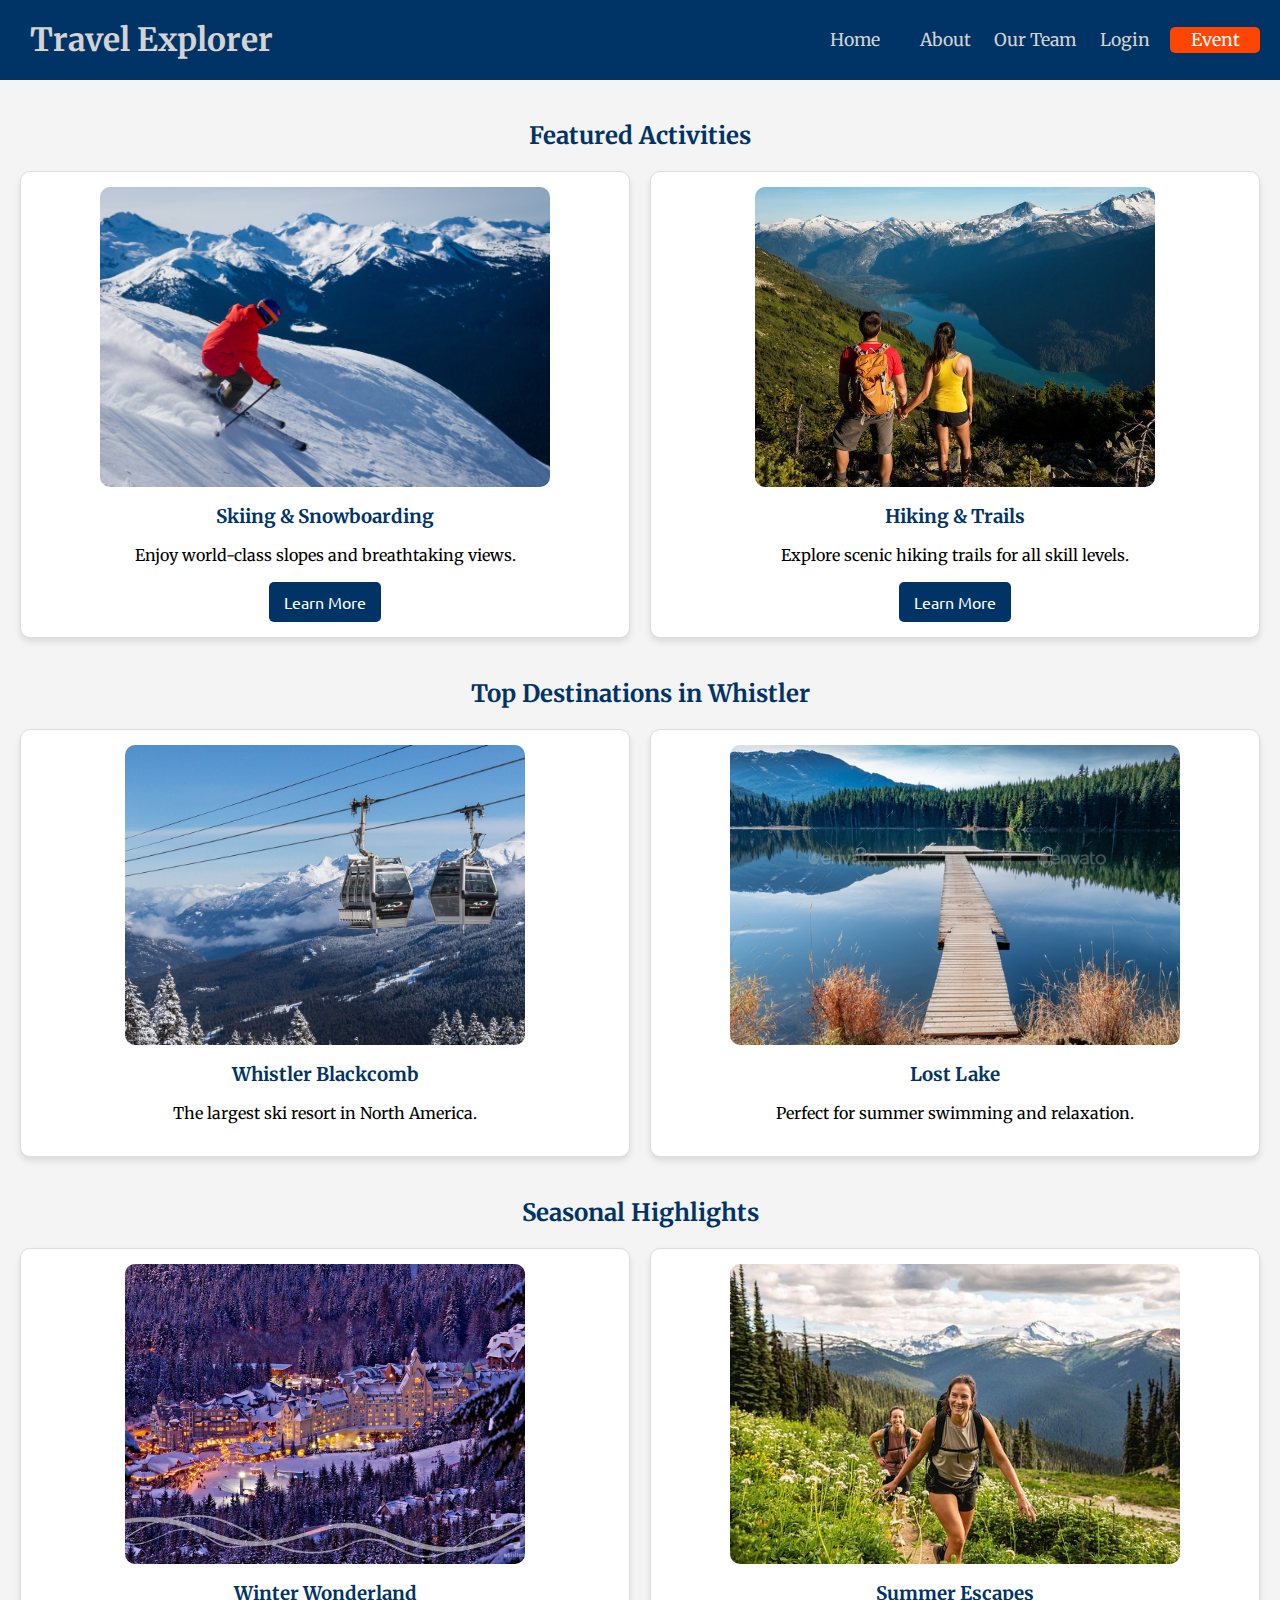
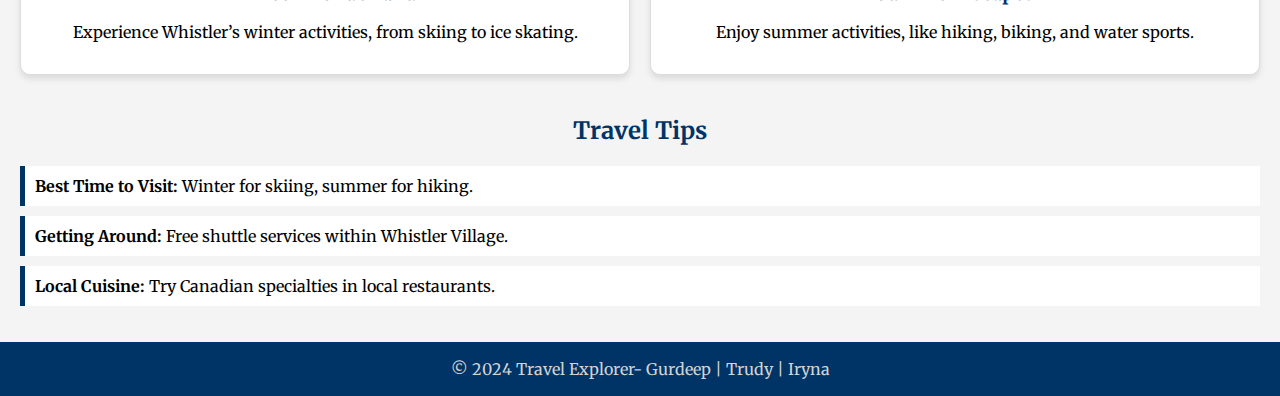
==== about.html @ d24222d2 "updated nav bar" ====
<!DOCTYPE html>
<html lang="en">
  <head>
    <meta charset="UTF-8" />
    <meta name="viewport" content="width=device-width, initial-scale=1.0" />
    <title>Travel Explorer - About</title>
    <link href="styles/styles.css" rel="stylesheet" />
    <script defer src="scripts/script.js"></script>
    <!-- Link to the Google Fonts -->
    <link rel="preconnect" href="https://fonts.googleapis.com" />
    <link rel="preconnect" href="https://fonts.gstatic.com" crossorigin />
    <link
      href="https://fonts.googleapis.com/css2?family=Merriweather:ital,wght@0,300;0,400;0,700;0,900;1,300;1,400;1,700;1,900&family=Ubuntu:ital,wght@0,300;0,400;0,500;0,700;1,300;1,400;1,500;1,700&display=swap"
      rel="stylesheet"
    />
  </head>

  <body>
    <div class="wrapper">
      <header>
        <div class="nav-bar">
          <h1><a href="#">Travel Explorer</a></h1>
          <a href="#menu" class="menu-btn" id="menu-btn">&#9776;</a>
          <!-- <nav id = "menu"> -->
          <nav>
            <ul>
              <li><a href="index.html">Home</a></li>
              <li><a href="about.html">About</a></li>
              <li><a href="our-team.html">Our Team</a></li>
              <li><a href="login.html">Login</a></li>
              <li><a href="event.html" class="eventLink">Event</a></li>
            </ul>
          </nav>
        </div>
        <!--End nav bar-->
      </header>

      <main>
        <!-- Featured Activities Section -->
        <section class="featured-activities">
          <h2>Featured Activities</h2>
          <div class="activity-grid">
            <div class="activity">
              <img src="images/skiing.jpg" alt="Skiing in Whistler" />
              <h3>Skiing & Snowboarding</h3>
              <p>Enjoy world-class slopes and breathtaking views.</p>
              <a href="#" class="btn">Learn More</a>
            </div>
            <div class="activity">
              <img src="images/hiking.jpg" alt="Hiking in Whistler" />
              <h3>Hiking & Trails</h3>
              <p>Explore scenic hiking trails for all skill levels.</p>
              <a href="#" class="btn">Learn More</a>
            </div>
            <!-- Add more activities here -->
          </div>
        </section>

        <!-- Top Destinations Section -->
        <section class="top-destinations">
          <h2>Top Destinations in Whistler</h2>
          <div class="destination-grid">
            <div class="destination">
              <img src="images/blackcomb.jpg" alt="Whistler Blackcomb" />
              <h3>Whistler Blackcomb</h3>
              <p>The largest ski resort in North America.</p>
            </div>
            <div class="destination">
              <img src="images/lost-lake.jpeg" alt="Whistler Lost Lake" />
              <h3>Lost Lake</h3>
              <p>Perfect for summer swimming and relaxation.</p>
            </div>
            <!-- Add more destinations here -->
          </div>
        </section>

        <!-- Seasonal Highlights Section -->
        <section class="seasonal-highlights">
          <h2>Seasonal Highlights</h2>
          <div class="seasonal-grid">
            <div class="season">
              <img src="images/winter.jpg" alt="Winter in Whistler" />
              <h3>Winter Wonderland</h3>
              <p>
                Experience Whistler’s winter activities, from skiing to ice
                skating.
              </p>
            </div>
            <div class="season">
              <img src="images/summer.jpg" alt="Summer in Whistler" />
              <h3>Summer Escapes</h3>
              <p>
                Enjoy summer activities, like hiking, biking, and water sports.
              </p>
            </div>
          </div>
        </section>

        <!-- Travel Tips Section -->
        <section class="travel-tips">
          <h2>Travel Tips</h2>
          <ul>
            <li>
              <strong>Best Time to Visit:</strong> Winter for skiing, summer for
              hiking.
            </li>
            <li>
              <strong>Getting Around:</strong> Free shuttle services within
              Whistler Village.
            </li>
            <li>
              <strong>Local Cuisine:</strong> Try Canadian specialties in local
              restaurants.
            </li>
            <!-- Add more tips -->
          </ul>
        </section>
      </main>

      <footer>
        <p>&copy; 2024 Travel Explorer- Gurdeep | Trudy | Iryna</p>
      </footer>
    </div>
    <!--End of wrapper-->
  </body>
</html>
---- styles/styles.css ----
@charset "utf-8";

/* Box Sizing Reset */
*,
*:before,
*:after {
  box-sizing: border-box;
}

/* heading font */
h1,
h2,
h3 {
  font-family: 'Merriweather', serif;
}

h1 {
  font-weight: 700;
}

p {
  font-family: 'Merriweather', serif;
  font-weight: 400;
  line-height: 1.4;
  font-size: 1em;
}
ul li {
  font-family: 'Merriweather', serif;
}

body {
  font-family: 'Ubuntu', sans-serif;
  font-size: 16px;
  margin: 0;
  background-color: #e8f1f5;
}

.wrapper {
  display: grid;
  grid-template-rows: auto 1fr auto;
  height: 100vh;
}

.nav-bar {
  display: grid;
  grid-template-columns: 3fr 1fr;
  grid-template-rows: auto auto;
  grid-template-areas:
    'logo button'
    'nav  nav';
  align-items: center;
  background-color: #003366;
  padding: 1.25rem;
}

header a {
  text-decoration: none;
  color: #d3d3d3;
}

header h1 {
  grid-area: logo;
  margin: 0;
  margin-left: 10px;
}

.nav-bar nav {
  grid-area: nav;
  text-align: right;
  display: none;
}

.show .nav-bar nav {
  display: block;
}

.nav-bar ul {
  list-style: none;
  margin: 0;
  padding: 0;
}

.nav-bar ul li {
  margin-top: 20px;
}

.nav-bar ul li:last-child {
  margin-bottom: 20px;
  text-align: center;
  width: 70px;
  justify-self: center;
}

.nav-bar nav a {
  padding-left: 10px;
  line-height: 1.5;
  font-size: 1.1rem;
  display: block;
  text-align: center;
  transition: background-color 0.5s ease;
}
.menu-btn {
  grid-area: button;
  justify-self: end;
  margin-right: 20px;
  font-weight: bold;
}

main.index-container {
  display: flex;
  justify-content: center;
  align-items: center;
  background-image: linear-gradient(
      to bottom,
      rgba(0, 0, 0, 0.3),
      rgba(0, 0, 0, 0.7)
    ),
    url('../images/banner.jpg');
  background-size: cover;
  background-position: center;
  color: #fff;
  padding: 3rem;
  text-align: center;
  flex-grow: 1;
}
.index-container article {
  max-width: 800px;
}
.index-container h1 {
  font-family: 'Merriweather', serif;
  font-size: 2.5rem;
  margin-bottom: 1rem;
}
.index-container p {
  font-size: 1.2rem;
  line-height: 1.6;
  margin-bottom: 2rem;
}
.index-container button {
  padding: 1rem 2.5rem;
  font-size: 1.1rem;
  color: #333;
  background-color: #ffffff;
  border: none;
  border-radius: 30px;
  cursor: pointer;
  box-shadow: 0px 4px 10px rgba(0, 0, 0, 0.2);
  transition: transform 0.2s ease, box-shadow 0.2s ease;
}
.index-container button a {
  text-decoration: none;
  color: orangered;
}
.index-container button:hover {
  transform: scale(1.05);
  box-shadow: 0px 6px 15px rgba(0, 0, 0, 0.3);
}
.nav-bar nav a:hover,
.nav-bar nav a:active,
.nav-bar nav a:focus {
  background-color: rgb(136, 136, 136);
}
.eventLink {
  background-color: orangered;
  color: white;
  padding: 10px 15px;
  border-radius: 5px;
  transition: background-color 0.3s ease;
}

.eventLink:hover {
  background-color: #ff4500;
}

footer {
  background-color: #003366;
  color: #d3d3d3;
  text-align: center;
}

/******************LOGIN PAGE STYLES******************/
.login-container {
  display: flex;
  flex-direction: column;
  justify-content: center;
  align-items: center;
  width: 100%;
  background-color: #e8f1f5;
}
.login-box {
  background-color: rgba(255, 255, 255, 0.9);
  padding: 1.25rem;
  border-radius: 10px;
  width: 280px;
  box-shadow: 0 4px 10px rgba(0, 0, 0, 0.3);
  text-align: center;
}

.login-box h1 {
  color: #333;
}
.input-box {
  padding: 10px;
  text-align: left;
}
.input-box label {
  font-size: 14px;
  color: #333;
}
.input-box input {
  width: 100%;
  padding: 15px;
  margin-top: 5px;
  border: 1px solid #ccc;
  border-radius: 5px;
}

.login-btn {
  width: 100%;
  padding: 10px;
  background-color: #003366;
  color: white;
  font-size: 1rem;
  /* font-size: 16px; */
  border-radius: 5px;
  cursor: pointer;
}
.login-btn:hover {
  background-color: #015fbd;
}
.signup a {
  text-decoration: none;
  color: #007bff;
}
.signup a:hover {
  text-decoration: underline;
}

/******************OUR TEAM PAGE STYLES******************/

.team img {
  border-radius: 5%;
  height: 250px;
  width: 200px;
  object-fit: cover;
  cursor: pointer;
  transition: transform 0.3s; /* Add a hover effect */
}

.team img:hover {
  transform: scale(1.05); /* Scale up on hover */
}

.team {
  display: flex;
  flex-wrap: wrap;
  justify-content: center;
  background: linear-gradient(to bottom right, #4a6d99, transparent);
  box-shadow: 0 4px 12px rgba(0, 0, 0, 0.3);
  padding: 20px;
}

.tmembers {
  text-align: center;
  background: linear-gradient(
    167deg,
    #4a6d99,
    transparent
  ); /* Softer gradient */
  padding: 3%;
  border-radius: 10px;
}

.tmembers h2,
.tmembers p {
  color: #000000;
  margin: 10px 0;
}

.team h3 {
  text-align: center;
  color: #000000;
}

.member-info {
  display: none;
  color: #555;
}

.member-info.active {
  display: block;
}

.team-info {
  display: flex;
  flex-direction: column; /* Change to column for small screens */
  align-items: center;
  background-color: #f8f9fa;
  box-shadow: 0 2px 8px rgba(0, 0, 0, 0.2);
  border-radius: 8px;
  height: auto; /* Change to auto to accommodate content */
  margin: 20px;
  padding: 2%;
}

.team-info h3 {
  text-align: center;
  margin-bottom: 10px; /* Add spacing below the heading */
  color: #1c1c1c;
}

.team-info #image-container {
  width: 250px;
  height: 250px;
  overflow: hidden; /* Hide overflow if image is larger */
  border-radius: 20px;
  margin: 10px auto; /* Center container */
  border: 2px solid #4a6d99; /* Border for the image container */
}

.team-info img {
  width: 100%; /* Adjust width as needed */
  height: 100%; /* Maintain aspect ratio */
  border-radius: 20px;
  object-fit: cover;
}

.team-info p {
  color: #555;
  display: block; /* Ensure paragraph is displayed */
  text-align: justify;
}

.tmember1,
.tmember2,
.tmember3 {
  padding: 2%;
}

/****************** ABOUT PAGE STYLING ******************/
main {
  padding: 20px;
  background-color: #f4f4f4;
}

main h2 {
  text-align: center;
  color: #003366;
  margin-bottom: 20px;
}

.activity-grid,
.destination-grid,
.seasonal-grid {
  display: grid;
  grid-template-columns: repeat(auto-fit, minmax(250px, 1fr));
  gap: 20px;
  margin-bottom: 40px;
}

.activity,
.destination,
.season {
  background-color: #fff;
  border: 1px solid #ddd;
  border-radius: 10px;
  padding: 15px;
  text-align: center;
  box-shadow: 0 4px 6px rgba(0, 0, 0, 0.1);
}

.activity img,
.destination img,
.season img {
  max-width: 100%;
  height: 300px;
  border-radius: 10px;
}

.activity h3,
.destination h3,
.season h3 {
  margin: 15px 0 10px;
  color: #003366;
}

/* Button for Learn More Links */
.btn {
  display: inline-block;
  padding: 10px 15px;
  background-color: #003366;
  color: #fff;
  border-radius: 5px;
  text-decoration: none;
  transition: background-color 0.3s ease;
}

.btn:hover {
  background-color: #00509e;
}

/* Travel Tips Section */
.travel-tips ul {
  list-style: none;
  padding: 0;
}

.travel-tips li {
  background-color: #fff;
  margin-bottom: 10px;
  padding: 10px;
  border-left: 5px solid #003366;
}

@media (min-width: 37.5em) /*600px / 16px = 37.5em*/ /* @media (max-width: 1920px) and (min-width: 320px) */ {
  .nav-bar {
    grid-template-columns: 1fr 450px;
    grid-template-areas: 'logo nav';
  }

  .nav-bar .menu-btn {
    display: none;
  }
  .nav-bar nav {
    display: block;
  }
  .nav-bar ul {
    display: flex;
    align-items: center;
  }

  .nav-bar ul li {
    flex: 1;
    margin-top: 0px;
  }

  .nav-bar ul li:last-child {
    margin-bottom: 0px;
  }

  .nav-bar nav a {
    padding: 0;
    text-align: center;
  }

  /****************** OUR-TEAM PAGE ******************/
  .team-info {
    display: flex;
    flex-direction: row;
  }
  .team-info p {
    margin: 0 20px;
    display: block;
    text-align: justify;
    flex: 6;
  }
  .team-info h3 {
    text-align: center;
    flex: 1;
    margin: 0 10px;
  }
  .team-info img {
    flex: 1;
    width: 250px;
    aspect-ratio: 3/2;
    object-fit: cover;
    border-radius: 20px;
    height: 100%;
  }
  .team img {
    width: 400px;
  }

  /****************** LOGIN PAGE ******************/
  .login-box {
    width: 500px;
  }
}

/*
  ========================================================================================
  HOMEPAGE styles start
  ========================================================================================
*/

:root {
  --all-black: #000000;
  --primary-black: #222222;
  --primary-neon-green: #c7fe46;
  --primary-neon-blue: #3edfd4;
  --primary-medium-blue: #2723ff;
  --primary-white: #ffffff;
  --title-stroke-width: 0.2rem;
  --title-stroke-width-neg: -0.2rem;
  --banner-desktop-height: 600px;
  --nav-desktop-height: 60px;
}

.home-container h1 span {
  font-family: 'Barlow Condensed', sans-serif;
  font-weight: 700;
  font-style: italic;
  text-transform: uppercase;
  font-size: calc(3rem + 5vw);
  line-height: calc(3rem + 3vw);
  color: var(--primary-neon-green);
  padding-left: 0.8rem;
}

.title-black-box {
  padding-top: 2vw;
  background-color: var(--primary-black);
}

.home-container h1 .title-whistler {
  padding-left: 1.4rem;
  font-family: 'Climate Crisis', serif;
  font-optical-sizing: auto;
  font-weight: 400;
  font-style: normal;
  font-variation-settings: 'YEAR' 2000;
  text-transform: uppercase;
  letter-spacing: 1px;
  color: var(--primary-black);
  font-size: calc(2rem + 5vw);
  line-height: calc(1rem + 3vw);
}

.home-container .title-festival {
  padding-left: 1.2rem;
  font-family: 'Climate Crisis', serif;
  font-optical-sizing: auto;
  font-weight: 400;
  font-style: normal;
  font-variation-settings: 'YEAR' 2000;
  text-transform: uppercase;
  color: var(--primary-black);
  text-shadow: var(--title-stroke-width-neg) var(--title-stroke-width-neg) 0
      var(--primary-neon-green),
    var(--title-stroke-width) var(--title-stroke-width-neg) 0
      var(--primary-neon-green),
    var(--title-stroke-width-neg) var(--title-stroke-width) 0
      var(--primary-neon-green),
    var(--title-stroke-width) var(--title-stroke-width) 0
      var(--primary-neon-green);
  font-size: calc(1rem + 1vw);
  line-height: calc(3rem + 2vw);
  letter-spacing: 0.3rem;
}

.home-container h1 span {
  display: block;
}

.highlight-outline {
  font-family: 'Climate Crisis', serif;
  font-optical-sizing: auto;
  font-weight: 400;
  font-style: normal;
  font-variation-settings: 'YEAR' 2000;
  text-transform: uppercase;
  text-shadow: var(--title-stroke-width-neg) var(--title-stroke-width-neg) 0
      var(--primary-black),
    var(--title-stroke-width) var(--title-stroke-width-neg) 0
      var(--primary-black),
    var(--title-stroke-width-neg) var(--title-stroke-width) 0
      var(--primary-black),
    var(--title-stroke-width) var(--title-stroke-width) 0 var(--primary-black);
  font-size: 2rem;
  letter-spacing: 0.3rem;
}

.home-container button a {
  text-decoration: none;
  color: var(--primary-white);
}

/****************** HOMEPAGE nav ******************/

.home-header {
  z-index: 10;
  position: absolute;
  width: 100%;
  top: 0;
}

.home-header .nav-bar {
  background-color: var(--primary-black);
  position: fixed;
  width: 100vw;
}

.home-header h1 {
  grid-area: logo;
  padding-left: 0px;
  margin-left: 0px;
}

.home-header p,
.home-header a {
  font-family: 'Barlow', sans-serif;
  font-weight: 700;
  font-style: bold;
  text-transform: uppercase;
}

.home-container h1,
.home-container h2,
.home-container h3,
.home-container h4,
.home-container h5,
.home-container p {
  margin: 0;
  padding: 0;
}

/****************** HOMEPAGE header ******************/

.home-header {
  padding: 0;
}

.home-header .nav-bar {
  padding: 0rem 1.25rem;
}

.home-header .logo {
  height: 60px;
  width: 60px;
  margin: 0.8rem 0;
}

.home-header header p {
  grid-area: logo;
  padding-left: 0px;
  margin-left: 0px;
}

.unselectable {
  -webkit-touch-callout: none;
  -webkit-user-select: none;
  -khtml-user-select: none;
  -moz-user-select: none;
  -ms-user-select: none;
  user-select: none;
}

/****************** HOMEPAGE sections ******************/

.index-section-info {
  background-color: var(--primary-neon-blue);
  border-bottom: 15px solid var(--all-black);
  /* grid-template-rows: auto; */
}

.index-section-about {
  background-color: var(--primary-neon-green);
  display: grid;
  grid-template-columns: 1fr;
  grid-column: span 3;
  justify-self: stretch;
}

.index-section-activities {
  background-color: var(--primary-black);
  display: grid;
  grid-template-columns: 1fr;
}

.index-section-team {
  background-color: var(--primary-medium-blue);
  color: var(--primary-white);

  display: grid;
  grid-template-columns: repeat(3, 1fr);
  grid-template-rows: auto;
  column-gap: 1rem;
}

.home-container .index-section-about h2 {
  width: 100%;
  text-align: center;
}

.home-container .index-section-activities h2 {
  text-align: center;
  text-transform: uppercase;
  color: var(--primary-neon-green);
}

.index-section-activities article img {
  width: 100%;
}

.home-container .index-section-team h2 {
  width: 100%;
  text-align: center;
  text-transform: uppercase;
  color: white;
}

.index-section-info,
.index-section-about,
.index-section-activities,
.index-section-team {
  padding: 2rem 2rem;
}

.index-section-info span,
.index-section-about span {
  display: block;
  padding-bottom: 1rem;
}

.index-section-info h2,
.index-section-about h2,
.index-section-activities h2,
.index-section-team h2 {
  font-family: 'Barlow Condensed', sans-serif;
  font-weight: 700;
  font-size: 3rem;
  line-height: 3rem;
  color: var(--primary-black);
  grid-row: 1;
}

.index-section-info h2,
.index-section-info p {
  grid-column: span 3;
}

.index-section-activities h3 {
  font-family: 'Barlow Condensed', sans-serif;
  font-weight: 500;
  font-size: 2rem;
  line-height: 2rem;
  color: var(--primary-white);
  margin: 0.5rem 0;
}

.about-anchor {
  display: block;
  width: 50px;
  height: 50px;
  margin: -8rem;
}

.index-section-info > * {
  display: block;
}

.tag {
  font-family: 'Barlow', sans-serif;
  font-weight: 500;
  font-size: 0.8rem;
  line-height: 0.8rem;
  text-transform: uppercase;
  letter-spacing: 0.1rem;
  color: var(--primary-neon-green);
  border: 1px solid var(--primary-neon-green);
  padding: 0.2rem 0.5rem;
  display: inline-block;
}

.index-section-info .highlight-outline {
  color: var(--primary-neon-blue);
}

.index-section-about .highlight-outline {
  color: var(--primary-neon-green);
}

.index-section-info p {
  font-family: 'Barlow', sans-serif;
  font-weight: 400;
  font-style: normal;
  font-size: 1rem;
  line-height: 1.4rem;
}

.index-section-team p {
  font-family: 'Barlow Condensed', sans-serif;
  font-weight: 400;
  font-style: normal;
  font-size: 1.5rem;
  line-height: 1.4rem;
  margin: 0.5rem 0;
}

.index-section-team img {
  width: 100%;
  height: 200px;
  object-fit: cover;
}

.team-container {
  display: grid;
  grid-template-columns: repeat(3, 1fr);
  grid-template-rows: auto;
  gap: 1rem;
}

img,
section {
  margin: 0;
  border: none;
}

button {
  padding: 0.5rem 2rem;
  font-weight: 700;
  font-size: 1.5rem;
  text-transform: uppercase;
  border: none;
  margin-bottom: 2rem;
}

.home-container button {
  font-family: 'Barlow Condensed', sans-serif;
}
.index-section-about button {
  background-color: var(--primary-black);
  color: var(--primary-white);
  justify-self: center;
}

.index-section-activities button {
  background-color: var(--primary-neon-green);
  a {
    color: var(--primary-black);
  }
}

.index-section-team button {
  background-color: var(--primary-neon-blue);
  justify-self: center;
  a {
    color: var(--primary-black);
  }
}

.index-section-activities > div:first-of-type {
  grid-column: span 1;
  justify-items: center;
  align-content: center;
}

.index-section-team > div:first-of-type {
  display: grid;
  grid-column: 1/4;
  grid-template-columns: 1fr;
}

.index-section-activities > div:nth-of-type(2) {
  display: grid;
  grid-column: 1;
  grid-template-columns: subgrid;
  flex-direction: column;
  justify-self: center;
  align-items: center;
  gap: 2rem;
}

.index-section-activities article > div {
  padding-bottom: 1rem;
  border-bottom: 3px solid var(--primary-white);
}

.index-section-team div:nth-of-type(2) {
  display: grid;

  grid-column: 1/4;
  grid-template-columns: subgrid;
}

.index-section-team div:first-of-type h2 {
  grid-column: span 3;
}

.index-section-team div:nth-of-type(2) article {
  grid-column: span 1;
}

/****************** HOMEPAGE ******************/

.home-container .banner {
  position: absolute;
  height: var(--banner-desktop-height);
  width: 100%;
  z-index: 1;
  top: 0;
  overflow: hidden;
}

.home-container .banner h1 {
  position: absolute;
  width: 100vw;
  bottom: 0;
  z-index: 2;
  margin: 0;
}

.home-container .banner-img {
  position: absolute;
  height: 100%;
  width: 100vw;
  background-position: center;
  background-image: url('../images/index/skiiers1.jpg');
  background-size: cover;
  z-index: 1;
}

.index-content {
  z-index: 0;
  margin-top: var(--banner-desktop-height);
  background-color: var(--primary-black);
}

.home-container {
  text-align: left;
  padding: 0px;
  z-index: 5;
  h1,
  h2,
  h3,
  h4,
  h5,
  p {
    text-align: left;
  }
}

.index-content > img:nth-of-type(2) {
  display: none;
}

/****************** HOMEPAGE footer ******************/

.home-footer {
  padding: 0rem 2rem 2rem 2rem;
  background-color: var(--primary-black);
  display: grid;
  grid-template-columns: repeat(2, 1fr);
  column-gap: 2rem;
}

.home-footer p {
  grid-column: span 2;
  width: 100vw;
  text-align: left;
  margin: 0.7rem 0rem;
}

.home-footer .logo {
  width: 54px;
  height: 54px;
}

.home-footer div {
  justify-items: start;
}

.home-footer div > div {
  display: flex;
  gap: 0.8rem;
  margin-bottom: 1rem;
}

.home-footer > div:nth-of-type(3),
.home-footer > p {
  opacity: 0.5;
}

.home-footer h5 {
  display: inline;
  font-family: 'Barlow Condensed', sans-serif;
  font-weight: 700;
  font-style: italic;
  text-transform: uppercase;
  font-size: 1rem;
  line-height: 1rem;
  color: var(--primary-neon-green);
  margin: 0;
  align-self: center;
}

.home-footer h5 span {
  display: block;
  text-align: left;
}

.home-footer button {
  background-color: var(--primary-neon-blue);
  display: block;
  width: 100%;
  font-size: 1rem;
  padding: 0.35rem 0.5rem;
  border-radius: 0.15rem;
}

.home-footer div:nth-of-type(3) a,
.home-footer p {
  text-decoration: none;
  font-family: 'Barlow', sans-serif;
  font-weight: 400;
  font-style: normal;
  color: var(--primary-white);
  align-self: end;
}

.home-footer div:nth-of-type(2) ul {
  margin: 0;
}

.home-footer div:nth-of-type(2) a {
  text-decoration: none;
  font-family: 'Barlow Condensed', sans-serif;
  text-transform: uppercase;
  text-align: left;
  font-weight: 500;
  font-style: normal;
  color: var(--primary-white);
}

.home-footer ul {
  padding-left: 0;
}

.home-footer ul li {
  list-style-type: none;
  text-align: left;
  padding-bottom: 0.5rem;
}

.home-footer div:nth-of-type(3) {
  text-align: left;
  grid-column: span 2;
  gap: 1.5rem;
  padding: 0.8rem 0rem;
  border-bottom: 1px solid grey;
}
.home-footer div:nth-of-type(3) a {
  margin-right: 2rem;
}

.socials {
  grid-column: 1;
  display: flex;
  justify-self: start;
  gap: 0.5rem;
  margin: 0.5rem 0;
}

.socials img {
  width: 24px;
  align-items: end;
  align-content: end;
  align-self: flex-end;
}

.home-footer ul {
  margin: 0;
}

.home-footer button a {
  color: var(--primary-black) !important;
}

/****************** HOMEPAGE Decorative ******************/

.decorative-S-line {
  display: grid;
  margin-top: -16vw;
  grid-column: span 7;
  overflow: hidden;
  place-items: center;
}

.decorative-S-line > img {
  width: 200%;
}

img.decorative-S-green,
img.decorative-S-blue {
  all: unset;
  position: absolute;
  z-index: 5;
}
img.decorative-S-green {
  width: 70vw;
  left: 0;
  margin-top: -4vh;
  margin-left: -20vw;
}
img.decorative-S-blue {
  width: 30vw;
  margin-right: calc(-30vw / 1.5);
  right: 0;
}

/* No need to show extra decoration elements on mobile */
.info-bg-text {
  display: none;
}

/* 
  ========================================================================================
  Desktop styles
  ========================================================================================
*/

/* using the same breakpoint as above */
@media (min-width: 37.5em) {
  .index-content {
    display: grid;
    grid-template-columns: repeat(7, 1fr);
  }
  .index-section-info {
    display: grid;
    grid-column: 4/8;
    grid-row: 1/3;
    width: 100%;
    border-left: 15px solid var(--all-black);
    border-bottom: 0;
    z-index: 1;
  }

  .info-bg-text {
    display: block;
    grid-column: span 7;
    overflow: hidden;
    justify-self: center;

    /* one line */
    text-overflow: clip;
    overflow: hidden;
    white-space: nowrap;

    /* style */
    color: var(--primary-black);
    font-family: 'Climate Crisis', serif;
    font-optical-sizing: auto;
    font-weight: 400;
    font-style: normal;
    font-variation-settings: 'YEAR' 2000;
    font-size: 8rem;
    text-transform: uppercase;
    text-shadow: var(--title-stroke-width-neg) var(--title-stroke-width-neg) 0
        var(--primary-medium-blue),
      var(--title-stroke-width) var(--title-stroke-width-neg) 0
        var(--primary-medium-blue),
      var(--title-stroke-width-neg) var(--title-stroke-width) 0
        var(--primary-medium-blue),
      var(--title-stroke-width) var(--title-stroke-width) 0
        var(--primary-medium-blue);
  }

  .index-content > p:nth-of-type(1) {
    grid-column: span 7;
    grid-row: 3;
    margin-top: -7rem;
  }

  .index-content > p:nth-of-type(2) {
    grid-column: span 7;
    margin-top: -5rem;
  }

  .index-content > p:nth-of-type(3) {
    grid-column: span 7;
  }

  .index-content > img:first-of-type {
    display: grid;
    grid-template-columns: subgrid;
    grid-row: 1/2;
    grid-column: 1/5;
    z-index: 0;
    padding-left: 2rem;
    border-right: 15px solid var(--all-black);
    border-bottom: 0;
  }

  .index-section-about {
    margin-top: 2rem;
    grid-column: 1/5;
    grid-row: 4/5;
    border-right: 15px solid var(--all-black);
    border-bottom: 0;
    z-index: 1;
    align-self: start;
  }
  .home-container .index-section-about h2 {
    text-align: left;
  }

  .home-container .index-section-about button {
    align-self: start;
    justify-self: start;
  }

  .index-content > img:nth-of-type(2) {
    margin-top: 2rem;
    display: grid;
    grid-template-columns: subgrid;
    grid-column: 4/8;
    grid-row: 4/5;
    z-index: 0;
    border-left: 15px solid var(--all-black);
    border-bottom: 0;
    padding-right: 2rem;
    width: 100%;
  }

  .index-section-activities {
    display: grid;
    grid-column: span 7;
    align-self: center;
  }

  .index-section-activities > div:nth-of-type(1) {
    grid-column: span 7;
  }

  .index-section-activities > div:nth-of-type(2) {
    display: grid;
    grid-column: span 7;
    grid-template-columns: 1fr 1fr;
    margin: auto;
  }

  .index-section-activities article {
    display: grid;
    grid-column: span 2;
    grid-template-columns: subgrid;
  }

  .index-section-activities article > div {
    grid-column: 1/3;
    grid-row: 1/2;
    z-index: 0;
  }

  .index-section-activities article > img {
    grid-column: 2;
    grid-row: 1/4;
    z-index: 1;
  }

  .index-section-activities article .tag {
    grid-column: 1/2;
    grid-row: 2/3;
    justify-self: start;
  }

  .index-section-team {
    grid-column: span 7;
    grid-template-columns: subgrid;
  }

  .index-section-team > div:first-of-type {
    grid-column: span 7;
  }

  .index-section-team > div:nth-of-type(2) {
    grid-column: span 7;
    grid-template-columns: 1fr 1fr 1fr;
    column-gap: 1rem;
  }
  .index-section-team > div:first-child > h2 {
    grid-column: 1/2;
    justify-self: start;
    text-align: left;
  }

  .index-section-team > div:first-child > button {
    grid-column: 2/3;
    justify-self: center;
    align-self: center;
  }

  .index-content img:nth-of-type(3) {
    grid-column: span 7;
  }

  img.decorative-S-green,
  img.decorative-S-blue {
    all: unset;
    position: absolute;
    z-index: 5;
  }
  img.decorative-S-green {
    width: 50vw;
    left: 0;
    margin-top: -10vw;
    margin-left: -10vw;
  }
  img.decorative-S-blue {
    width: 30vw;
    max-width: 400px;
    margin-right: calc(-30vw / 1.5);
    right: 0;
  }
}
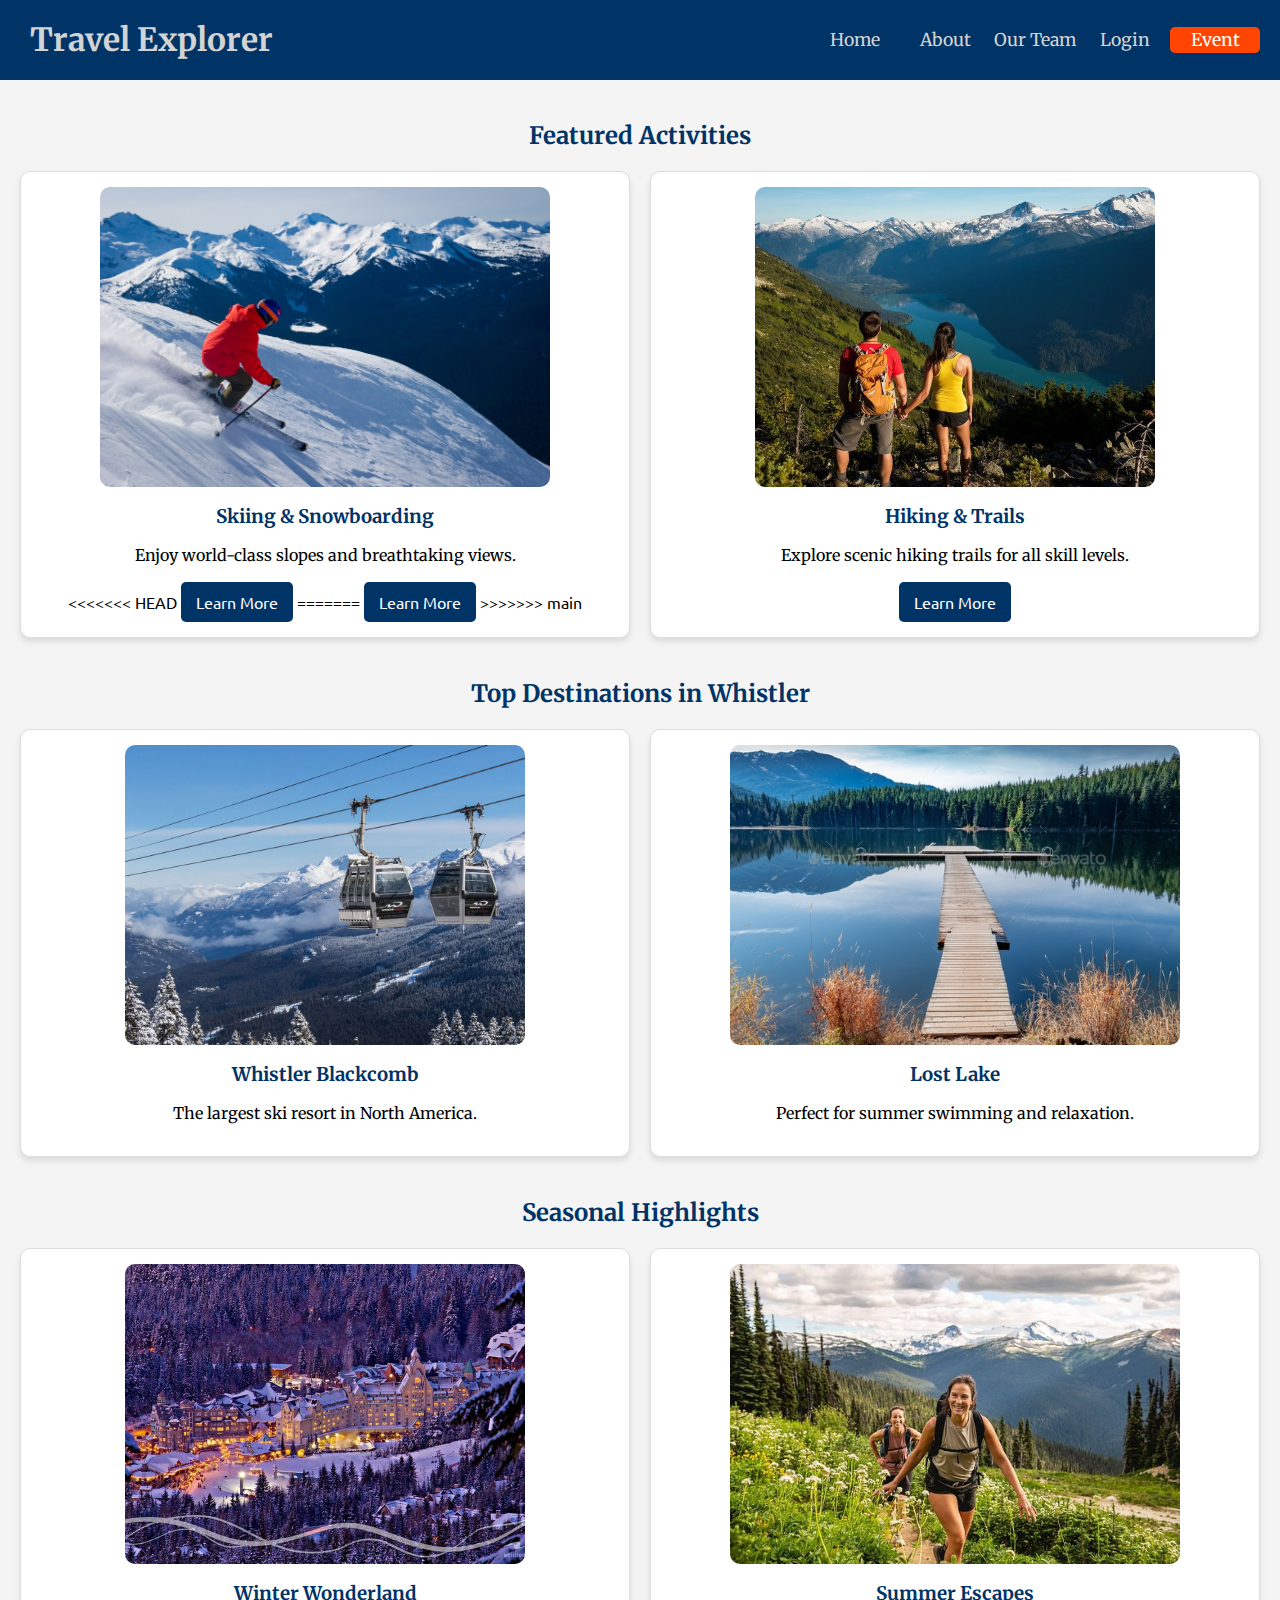
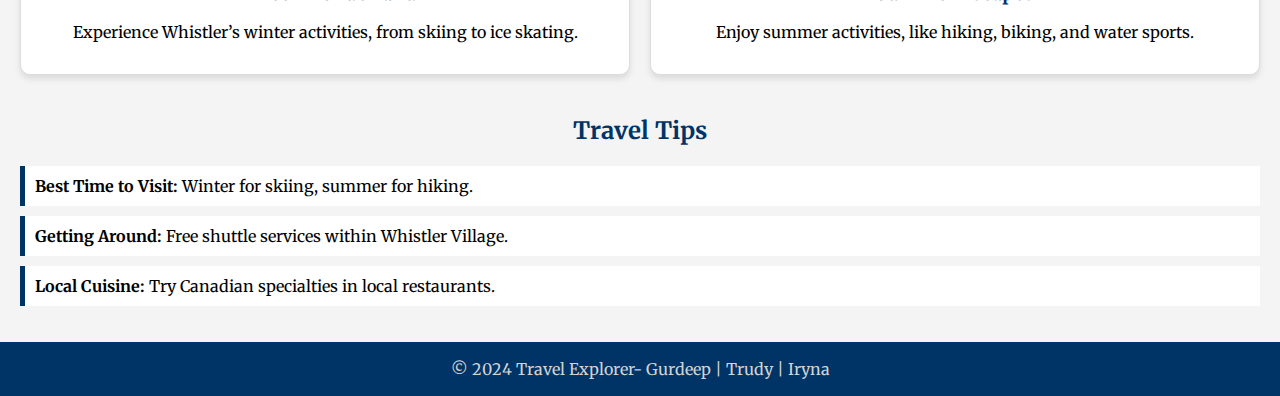
==== commit b25db60a: "resolve console error" ====
--- a/about.html
+++ b/about.html
@@ -4,8 +4,13 @@
     <meta charset="UTF-8" />
     <meta name="viewport" content="width=device-width, initial-scale=1.0" />
     <title>Travel Explorer - About</title>
+
+    <!-- Link to our stylesheet -->
     <link href="styles/styles.css" rel="stylesheet" />
-    <script defer src="scripts/script.js"></script>
+
+      <!-- Link to our javaScript -->
+      <script defer src="scripts/script.js"></script>
+
     <!-- Link to the Google Fonts -->
     <link rel="preconnect" href="https://fonts.googleapis.com" />
     <link rel="preconnect" href="https://fonts.gstatic.com" crossorigin />
@@ -44,13 +49,17 @@
               <img src="images/skiing.jpg" alt="Skiing in Whistler" />
               <h3>Skiing & Snowboarding</h3>
               <p>Enjoy world-class slopes and breathtaking views.</p>
-              <a href="#" class="btn">Learn More</a>
+<<<<<<< HEAD
+              <a href="https://www.whistler.com/" class="btn">Learn More</a>
+=======
+              <a href="https://www.whistler.com/skiing/" class="btn">Learn More</a>
+>>>>>>> main
             </div>
             <div class="activity">
               <img src="images/hiking.jpg" alt="Hiking in Whistler" />
               <h3>Hiking & Trails</h3>
               <p>Explore scenic hiking trails for all skill levels.</p>
-              <a href="#" class="btn">Learn More</a>
+              <a href="https://www.whistler.com/activities/hiking/" class="btn">Learn More</a>
             </div>
             <!-- Add more activities here -->
           </div>
--- a/styles/styles.css
+++ b/styles/styles.css
@@ -126,35 +126,35 @@
 .index-container article {
   max-width: 800px;
 }
-.index-container h1 {
+.index-container h2 { 
   font-family: 'Merriweather', serif;
   font-size: 2.5rem;
   margin-bottom: 1rem;
+  color: white;
 }
 .index-container p {
   font-size: 1.2rem;
   line-height: 1.6;
   margin-bottom: 2rem;
 }
-.index-container button {
+.button-link {
+  display: inline-block;
   padding: 1rem 2.5rem;
   font-size: 1.1rem;
-  color: #333;
-  background-color: #ffffff;
-  border: none;
-  border-radius: 30px;
-  cursor: pointer;
-  box-shadow: 0px 4px 10px rgba(0, 0, 0, 0.2);
-  transition: transform 0.2s ease, box-shadow 0.2s ease;
-}
-.index-container button a {
+  padding: 10px 20px;
+  background-color: #007bff;
+  color: white;
   text-decoration: none;
-  color: orangered;
-}
-.index-container button:hover {
+  border-radius: 5px;
+  text-align: center;
+}
+
+.button-link:hover {
+  background-color: #0056b3;
   transform: scale(1.05);
   box-shadow: 0px 6px 15px rgba(0, 0, 0, 0.3);
 }
+
 .nav-bar nav a:hover,
 .nav-bar nav a:active,
 .nav-bar nav a:focus {
@@ -479,7 +479,7 @@
 
 /*
   ========================================================================================
-  HOMEPAGE styles start
+  EVENTPAGE styles start
   ========================================================================================
 */
 
@@ -505,6 +505,7 @@
   line-height: calc(3rem + 3vw);
   color: var(--primary-neon-green);
   padding-left: 0.8rem;
+  z-index: 10;
 }
 
 .title-black-box {
@@ -575,19 +576,24 @@
   color: var(--primary-white);
 }
 
-/****************** HOMEPAGE nav ******************/
-
-.home-header {
-  z-index: 10;
-  position: absolute;
-  width: 100%;
-  top: 0;
-}
+/****************** EVENTPAGE NAV ******************/
 
 .home-header .nav-bar {
   background-color: var(--primary-black);
   position: fixed;
-  width: 100vw;
+  width: 100%;
+  padding: 0rem 1.25rem;
+}
+
+.home-header .nav-bar ul li:last-child {
+  width: 100%;
+  margin-bottom: 2rem;
+}
+
+.home-header .logo {
+  height: 60px;
+  width: 60px;
+  margin: 0.8rem 0;
 }
 
 .home-header h1 {
@@ -614,20 +620,13 @@
   padding: 0;
 }
 
-/****************** HOMEPAGE header ******************/
+/****************** EVENTPAGE header ******************/
 
 .home-header {
+  z-index: 10;
+  position: absolute;
+  top: 0;
   padding: 0;
-}
-
-.home-header .nav-bar {
-  padding: 0rem 1.25rem;
-}
-
-.home-header .logo {
-  height: 60px;
-  width: 60px;
-  margin: 0.8rem 0;
 }
 
 .home-header header p {
@@ -645,7 +644,7 @@
   user-select: none;
 }
 
-/****************** HOMEPAGE sections ******************/
+/****************** EVENTPAGE sections ******************/
 
 .index-section-info {
   background-color: var(--primary-neon-blue);
@@ -738,11 +737,8 @@
   margin: 0.5rem 0;
 }
 
-.about-anchor {
-  display: block;
-  width: 50px;
-  height: 50px;
-  margin: -8rem;
+.anchor {
+  height: 1px;
 }
 
 .index-section-info > * {
@@ -881,7 +877,7 @@
   grid-column: span 1;
 }
 
-/****************** HOMEPAGE ******************/
+/****************** EVENTPAGE ******************/
 
 .home-container .banner {
   position: absolute;
@@ -894,16 +890,16 @@
 
 .home-container .banner h1 {
   position: absolute;
-  width: 100vw;
+  width: 100%;
   bottom: 0;
-  z-index: 2;
+  z-index: 10;
   margin: 0;
 }
 
 .home-container .banner-img {
   position: absolute;
   height: 100%;
-  width: 100vw;
+  width: 100%;
   background-position: center;
   background-image: url('../images/index/skiiers1.jpg');
   background-size: cover;
@@ -914,6 +910,13 @@
   z-index: 0;
   margin-top: var(--banner-desktop-height);
   background-color: var(--primary-black);
+}
+
+.home-header,
+.home-container,
+.home-footer {
+  width: 100%;
+  overflow: hidden;
 }
 
 .home-container {
@@ -934,7 +937,7 @@
   display: none;
 }
 
-/****************** HOMEPAGE footer ******************/
+/****************** EVENTPAGE footer ******************/
 
 .home-footer {
   padding: 0rem 2rem 2rem 2rem;
@@ -946,7 +949,7 @@
 
 .home-footer p {
   grid-column: span 2;
-  width: 100vw;
+  width: 100%;
   text-align: left;
   margin: 0.7rem 0rem;
 }
@@ -989,15 +992,6 @@
   text-align: left;
 }
 
-.home-footer button {
-  background-color: var(--primary-neon-blue);
-  display: block;
-  width: 100%;
-  font-size: 1rem;
-  padding: 0.35rem 0.5rem;
-  border-radius: 0.15rem;
-}
-
 .home-footer div:nth-of-type(3) a,
 .home-footer p {
   text-decoration: none;
@@ -1039,6 +1033,7 @@
   padding: 0.8rem 0rem;
   border-bottom: 1px solid grey;
 }
+
 .home-footer div:nth-of-type(3) a {
   margin-right: 2rem;
 }
@@ -1066,7 +1061,7 @@
   color: var(--primary-black) !important;
 }
 
-/****************** HOMEPAGE Decorative ******************/
+/****************** EVENTPAGE Decorative ******************/
 
 .decorative-S-line {
   display: grid;
@@ -1087,10 +1082,10 @@
   z-index: 5;
 }
 img.decorative-S-green {
-  width: 70vw;
+  width: 70%;
   left: 0;
-  margin-top: -4vh;
-  margin-left: -20vw;
+  margin-top: -4%;
+  margin-left: -20%;
 }
 img.decorative-S-blue {
   width: 30vw;
@@ -1111,6 +1106,15 @@
 
 /* using the same breakpoint as above */
 @media (min-width: 37.5em) {
+  .anchor-about {
+    grid-column: 1;
+    grid-row: 1;
+  }
+  .home-header .nav-bar ul li:last-child {
+    text-align: center;
+    width: 100%;
+    margin-bottom: 0rem;
+  }
   .index-content {
     display: grid;
     grid-template-columns: repeat(7, 1fr);
@@ -1287,18 +1291,19 @@
   img.decorative-S-blue {
     all: unset;
     position: absolute;
+  }
+  img.decorative-S-green {
+    width: 50%;
+    left: 0;
+    max-width: 500px;
+    margin-top: -5%;
+    margin-left: -10%;
     z-index: 5;
   }
-  img.decorative-S-green {
-    width: 50vw;
-    left: 0;
-    margin-top: -10vw;
-    margin-left: -10vw;
-  }
   img.decorative-S-blue {
-    width: 30vw;
+    width: 30%;
     max-width: 400px;
-    margin-right: calc(-30vw / 1.5);
-    right: 0;
-  }
-}
+    right: -15%;
+    z-index: 15;
+  }
+}
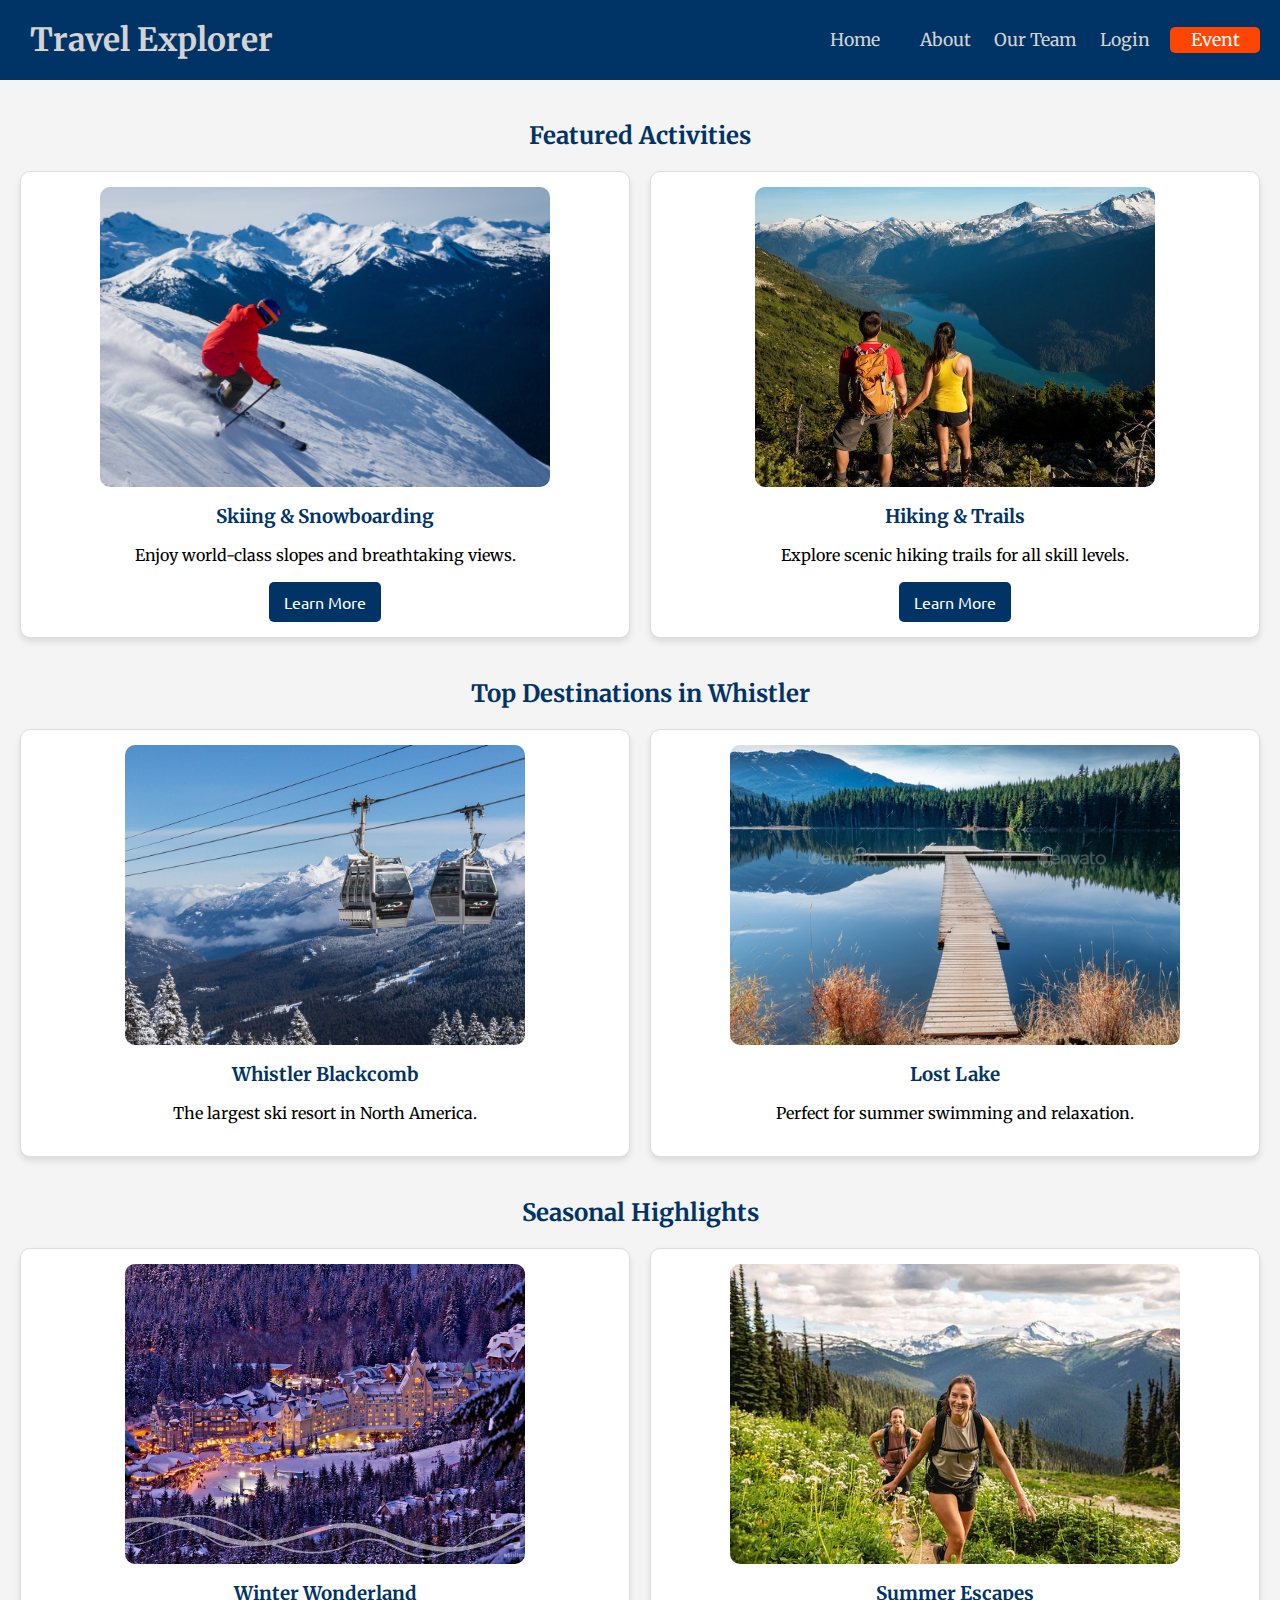
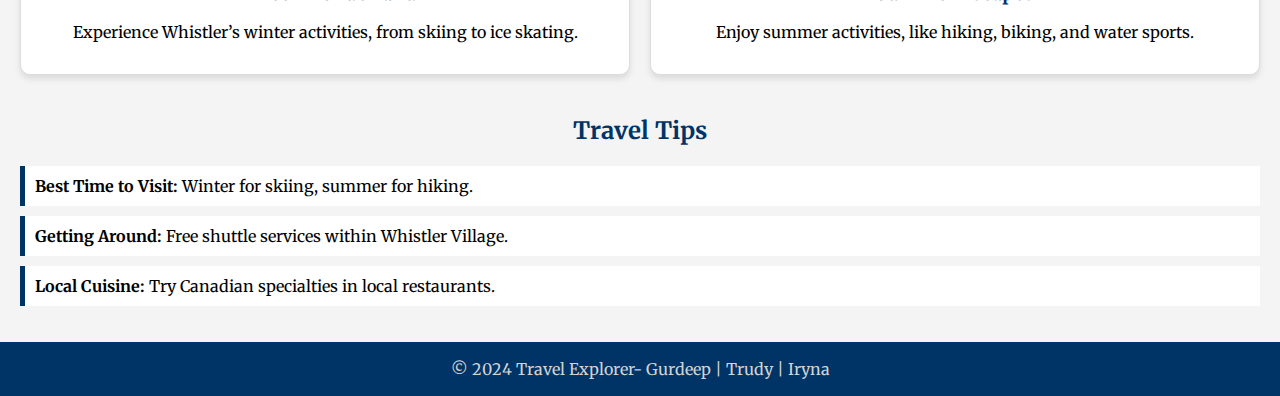
==== commit 5e037b22: "Resolve merge conflict" ====
--- a/about.html
+++ b/about.html
@@ -8,8 +8,8 @@
     <!-- Link to our stylesheet -->
     <link href="styles/styles.css" rel="stylesheet" />
 
-      <!-- Link to our javaScript -->
-      <script defer src="scripts/script.js"></script>
+    <!-- Link to our javaScript -->
+    <script defer src="scripts/script.js"></script>
 
     <!-- Link to the Google Fonts -->
     <link rel="preconnect" href="https://fonts.googleapis.com" />
@@ -49,17 +49,17 @@
               <img src="images/skiing.jpg" alt="Skiing in Whistler" />
               <h3>Skiing & Snowboarding</h3>
               <p>Enjoy world-class slopes and breathtaking views.</p>
-<<<<<<< HEAD
-              <a href="https://www.whistler.com/" class="btn">Learn More</a>
-=======
-              <a href="https://www.whistler.com/skiing/" class="btn">Learn More</a>
->>>>>>> main
+              <a href="https://www.whistler.com/skiing/" class="btn"
+                >Learn More</a
+              >
             </div>
             <div class="activity">
               <img src="images/hiking.jpg" alt="Hiking in Whistler" />
               <h3>Hiking & Trails</h3>
               <p>Explore scenic hiking trails for all skill levels.</p>
-              <a href="https://www.whistler.com/activities/hiking/" class="btn">Learn More</a>
+              <a href="https://www.whistler.com/activities/hiking/" class="btn"
+                >Learn More</a
+              >
             </div>
             <!-- Add more activities here -->
           </div>
--- a/styles/styles.css
+++ b/styles/styles.css
@@ -126,7 +126,7 @@
 .index-container article {
   max-width: 800px;
 }
-.index-container h2 { 
+.index-container h2 {
   font-family: 'Merriweather', serif;
   font-size: 2.5rem;
   margin-bottom: 1rem;
@@ -571,11 +571,6 @@
   letter-spacing: 0.3rem;
 }
 
-.home-container button a {
-  text-decoration: none;
-  color: var(--primary-white);
-}
-
 /****************** EVENTPAGE NAV ******************/
 
 .home-header .nav-bar {
@@ -606,7 +601,6 @@
 .home-header a {
   font-family: 'Barlow', sans-serif;
   font-weight: 700;
-  font-style: bold;
   text-transform: uppercase;
 }
 
@@ -636,11 +630,6 @@
 }
 
 .unselectable {
-  -webkit-touch-callout: none;
-  -webkit-user-select: none;
-  -khtml-user-select: none;
-  -moz-user-select: none;
-  -ms-user-select: none;
   user-select: none;
 }
 
@@ -649,7 +638,6 @@
 .index-section-info {
   background-color: var(--primary-neon-blue);
   border-bottom: 15px solid var(--all-black);
-  /* grid-template-rows: auto; */
 }
 
 .index-section-about {
@@ -691,11 +679,23 @@
   width: 100%;
 }
 
+.index-content > img {
+  width: 100%;
+}
 .home-container .index-section-team h2 {
   width: 100%;
   text-align: center;
   text-transform: uppercase;
   color: white;
+}
+
+.home-container .index-section-team h3 {
+  margin-top: 0.5rem;
+  font-family: 'Barlow Condensed', sans-serif;
+  font-weight: 400;
+  font-style: normal;
+  font-size: 1.5rem;
+  line-height: 1.4rem;
 }
 
 .index-section-info,
@@ -811,28 +811,34 @@
   margin-bottom: 2rem;
 }
 
-.home-container button {
+.home-container .custom-button {
+  display: block;
+  padding: 0.5rem 2rem;
+  font-weight: 700;
+  font-size: 1.5rem;
+  text-transform: uppercase;
+  border: none;
+  margin-bottom: 2rem;
   font-family: 'Barlow Condensed', sans-serif;
-}
-.index-section-about button {
+  text-decoration: none;
+  color: var(--primary-white);
+}
+
+.index-section-about .custom-button {
   background-color: var(--primary-black);
   color: var(--primary-white);
   justify-self: center;
 }
 
-.index-section-activities button {
+.index-section-activities .custom-button {
   background-color: var(--primary-neon-green);
-  a {
-    color: var(--primary-black);
-  }
-}
-
-.index-section-team button {
+  color: var(--primary-black);
+}
+
+.index-section-team .custom-button {
   background-color: var(--primary-neon-blue);
   justify-self: center;
-  a {
-    color: var(--primary-black);
-  }
+  color: var(--primary-black);
 }
 
 .index-section-activities > div:first-of-type {
@@ -1057,13 +1063,9 @@
   margin: 0;
 }
 
-.home-footer button a {
-  color: var(--primary-black) !important;
-}
-
 /****************** EVENTPAGE Decorative ******************/
 
-.decorative-S-line {
+.decorative-s-line {
   display: grid;
   margin-top: -16vw;
   grid-column: span 7;
@@ -1071,23 +1073,23 @@
   place-items: center;
 }
 
-.decorative-S-line > img {
+.decorative-s-line > img {
   width: 200%;
 }
 
-img.decorative-S-green,
-img.decorative-S-blue {
+img.decorative-s-green,
+img.decorative-s-blue {
   all: unset;
   position: absolute;
   z-index: 5;
 }
-img.decorative-S-green {
+img.decorative-s-green {
   width: 70%;
   left: 0;
   margin-top: -4%;
   margin-left: -20%;
 }
-img.decorative-S-blue {
+img.decorative-s-blue {
   width: 30vw;
   margin-right: calc(-30vw / 1.5);
   right: 0;
@@ -1106,7 +1108,7 @@
 
 /* using the same breakpoint as above */
 @media (min-width: 37.5em) {
-  .anchor-about {
+  #anchor-about {
     grid-column: 1;
     grid-row: 1;
   }
@@ -1130,13 +1132,12 @@
   }
 
   .info-bg-text {
+    all: inherit;
     display: block;
     grid-column: span 7;
-    overflow: hidden;
     justify-self: center;
 
     /* one line */
-    text-overflow: clip;
     overflow: hidden;
     white-space: nowrap;
 
@@ -1198,7 +1199,7 @@
     text-align: left;
   }
 
-  .home-container .index-section-about button {
+  .home-container .index-section-about .custom-button {
     align-self: start;
     justify-self: start;
   }
@@ -1277,7 +1278,7 @@
     text-align: left;
   }
 
-  .index-section-team > div:first-child > button {
+  .index-section-team > div:first-child > .custom-button {
     grid-column: 2/3;
     justify-self: center;
     align-self: center;
@@ -1287,12 +1288,12 @@
     grid-column: span 7;
   }
 
-  img.decorative-S-green,
-  img.decorative-S-blue {
+  img.decorative-s-green,
+  img.decorative-s-blue {
     all: unset;
     position: absolute;
   }
-  img.decorative-S-green {
+  img.decorative-s-green {
     width: 50%;
     left: 0;
     max-width: 500px;
@@ -1300,7 +1301,7 @@
     margin-left: -10%;
     z-index: 5;
   }
-  img.decorative-S-blue {
+  img.decorative-s-blue {
     width: 30%;
     max-width: 400px;
     right: -15%;
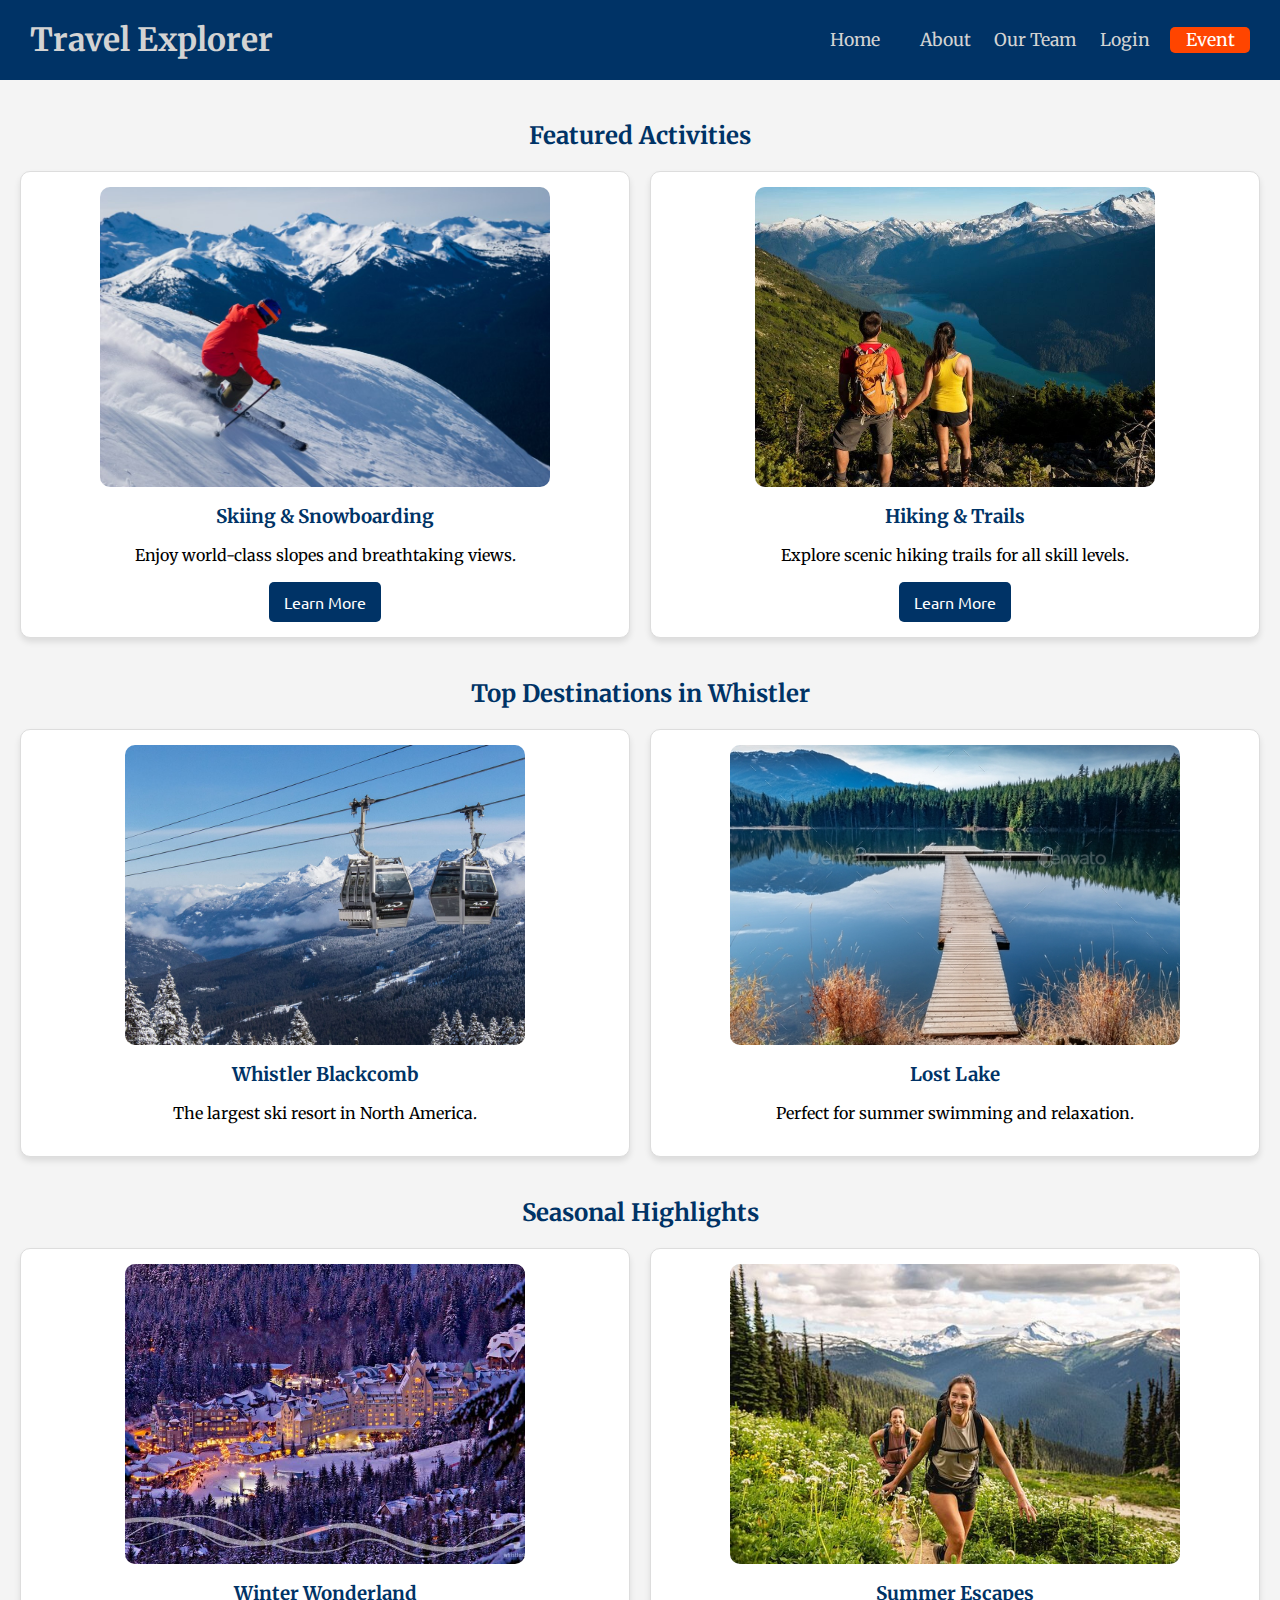
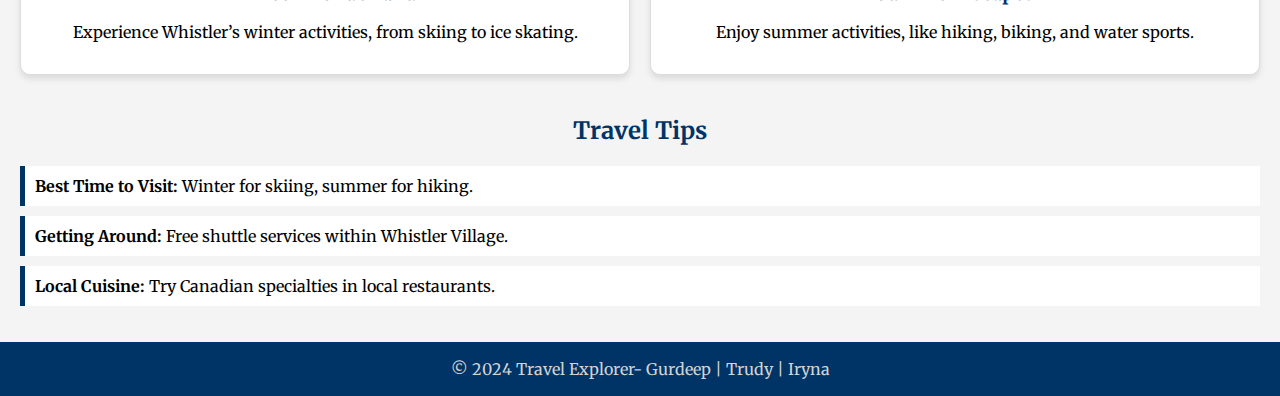
==== commit 69f0814e: "removed unnecessary comments" ====
--- a/about.html
+++ b/about.html
@@ -26,7 +26,6 @@
         <div class="nav-bar">
           <h1><a href="#">Travel Explorer</a></h1>
           <a href="#menu" class="menu-btn" id="menu-btn">&#9776;</a>
-          <!-- <nav id = "menu"> -->
           <nav>
             <ul>
               <li><a href="index.html">Home</a></li>
@@ -61,7 +60,6 @@
                 >Learn More</a
               >
             </div>
-            <!-- Add more activities here -->
           </div>
         </section>
 
@@ -79,7 +77,6 @@
               <h3>Lost Lake</h3>
               <p>Perfect for summer swimming and relaxation.</p>
             </div>
-            <!-- Add more destinations here -->
           </div>
         </section>
 
@@ -121,7 +118,6 @@
               <strong>Local Cuisine:</strong> Try Canadian specialties in local
               restaurants.
             </li>
-            <!-- Add more tips -->
           </ul>
         </section>
       </main>
--- a/styles/styles.css
+++ b/styles/styles.css
@@ -32,7 +32,7 @@
   font-family: 'Ubuntu', sans-serif;
   font-size: 16px;
   margin: 0;
-  background-color: #e8f1f5;
+  background-color: #003366;
 }
 
 .wrapper {
@@ -110,6 +110,7 @@
   display: flex;
   justify-content: center;
   align-items: center;
+  background-color: #003366;
   background-image: linear-gradient(
       to bottom,
       rgba(0, 0, 0, 0.3),
@@ -161,6 +162,7 @@
   background-color: rgb(136, 136, 136);
 }
 .eventLink {
+  width: 80px;
   background-color: orangered;
   color: white;
   padding: 10px 15px;
@@ -245,6 +247,10 @@
   object-fit: cover;
   cursor: pointer;
   transition: transform 0.3s; /* Add a hover effect */
+}
+
+#team-member-iryna img {
+  object-position: 50% 85%;
 }
 
 .team img:hover {
@@ -492,11 +498,11 @@
   --primary-white: #ffffff;
   --title-stroke-width: 0.2rem;
   --title-stroke-width-neg: -0.2rem;
-  --banner-desktop-height: 600px;
+  --banner-desktop-height: 800px;
   --nav-desktop-height: 60px;
 }
 
-.home-container h1 span {
+.event-container h1 span {
   font-family: 'Barlow Condensed', sans-serif;
   font-weight: 700;
   font-style: italic;
@@ -513,7 +519,7 @@
   background-color: var(--primary-black);
 }
 
-.home-container h1 .title-whistler {
+.event-container h1 .title-whistler {
   padding-left: 1.4rem;
   font-family: 'Climate Crisis', serif;
   font-optical-sizing: auto;
@@ -527,7 +533,7 @@
   line-height: calc(1rem + 3vw);
 }
 
-.home-container .title-festival {
+.event-container .title-festival {
   padding-left: 1.2rem;
   font-family: 'Climate Crisis', serif;
   font-optical-sizing: auto;
@@ -549,7 +555,7 @@
   letter-spacing: 0.3rem;
 }
 
-.home-container h1 span {
+.event-container h1 span {
   display: block;
 }
 
@@ -573,57 +579,57 @@
 
 /****************** EVENTPAGE NAV ******************/
 
-.home-header .nav-bar {
+.event-header .nav-bar {
   background-color: var(--primary-black);
   position: fixed;
   width: 100%;
   padding: 0rem 1.25rem;
 }
 
-.home-header .nav-bar ul li:last-child {
+.event-header .nav-bar ul li:last-child {
   width: 100%;
   margin-bottom: 2rem;
 }
 
-.home-header .logo {
+.event-header .logo {
   height: 60px;
   width: 60px;
   margin: 0.8rem 0;
 }
 
-.home-header h1 {
+.event-header h1 {
   grid-area: logo;
   padding-left: 0px;
   margin-left: 0px;
 }
 
-.home-header p,
-.home-header a {
+.event-header p,
+.event-header a {
   font-family: 'Barlow', sans-serif;
   font-weight: 700;
   text-transform: uppercase;
 }
 
-.home-container h1,
-.home-container h2,
-.home-container h3,
-.home-container h4,
-.home-container h5,
-.home-container p {
+.event-container h1,
+.event-container h2,
+.event-container h3,
+.event-container h4,
+.event-container h5,
+.event-container p {
   margin: 0;
   padding: 0;
 }
 
 /****************** EVENTPAGE header ******************/
 
-.home-header {
+.event-header {
   z-index: 10;
   position: absolute;
   top: 0;
   padding: 0;
 }
 
-.home-header header p {
+.event-header header p {
   grid-area: logo;
   padding-left: 0px;
   margin-left: 0px;
@@ -635,12 +641,12 @@
 
 /****************** EVENTPAGE sections ******************/
 
-.index-section-info {
+.event-section-info {
   background-color: var(--primary-neon-blue);
   border-bottom: 15px solid var(--all-black);
 }
 
-.index-section-about {
+.event-section-about {
   background-color: var(--primary-neon-green);
   display: grid;
   grid-template-columns: 1fr;
@@ -648,13 +654,13 @@
   justify-self: stretch;
 }
 
-.index-section-activities {
+.event-section-activities {
   background-color: var(--primary-black);
   display: grid;
   grid-template-columns: 1fr;
 }
 
-.index-section-team {
+.event-section-team {
   background-color: var(--primary-medium-blue);
   color: var(--primary-white);
 
@@ -664,32 +670,32 @@
   column-gap: 1rem;
 }
 
-.home-container .index-section-about h2 {
+.event-container .event-section-about h2 {
   width: 100%;
   text-align: center;
 }
 
-.home-container .index-section-activities h2 {
+.event-container .event-section-activities h2 {
   text-align: center;
   text-transform: uppercase;
   color: var(--primary-neon-green);
 }
 
-.index-section-activities article img {
-  width: 100%;
-}
-
-.index-content > img {
-  width: 100%;
-}
-.home-container .index-section-team h2 {
+.event-section-activities article img {
+  width: 100%;
+}
+
+.event-content > img {
+  width: 100%;
+}
+.event-container .event-section-team h2 {
   width: 100%;
   text-align: center;
   text-transform: uppercase;
   color: white;
 }
 
-.home-container .index-section-team h3 {
+.event-container .event-section-team h3 {
   margin-top: 0.5rem;
   font-family: 'Barlow Condensed', sans-serif;
   font-weight: 400;
@@ -698,23 +704,23 @@
   line-height: 1.4rem;
 }
 
-.index-section-info,
-.index-section-about,
-.index-section-activities,
-.index-section-team {
+.event-section-info,
+.event-section-about,
+.event-section-activities,
+.event-section-team {
   padding: 2rem 2rem;
 }
 
-.index-section-info span,
-.index-section-about span {
+.event-section-info span,
+.event-section-about span {
   display: block;
   padding-bottom: 1rem;
 }
 
-.index-section-info h2,
-.index-section-about h2,
-.index-section-activities h2,
-.index-section-team h2 {
+.event-section-info h2,
+.event-section-about h2,
+.event-section-activities h2,
+.event-section-team h2 {
   font-family: 'Barlow Condensed', sans-serif;
   font-weight: 700;
   font-size: 3rem;
@@ -723,12 +729,12 @@
   grid-row: 1;
 }
 
-.index-section-info h2,
-.index-section-info p {
+.event-section-info h2,
+.event-section-info p {
   grid-column: span 3;
 }
 
-.index-section-activities h3 {
+.event-section-activities h3 {
   font-family: 'Barlow Condensed', sans-serif;
   font-weight: 500;
   font-size: 2rem;
@@ -741,7 +747,7 @@
   height: 1px;
 }
 
-.index-section-info > * {
+.event-section-info > * {
   display: block;
 }
 
@@ -758,15 +764,15 @@
   display: inline-block;
 }
 
-.index-section-info .highlight-outline {
+.event-section-info .highlight-outline {
   color: var(--primary-neon-blue);
 }
 
-.index-section-about .highlight-outline {
+.event-section-about .highlight-outline {
   color: var(--primary-neon-green);
 }
 
-.index-section-info p {
+.event-section-info p {
   font-family: 'Barlow', sans-serif;
   font-weight: 400;
   font-style: normal;
@@ -774,7 +780,7 @@
   line-height: 1.4rem;
 }
 
-.index-section-team p {
+.event-section-team p {
   font-family: 'Barlow Condensed', sans-serif;
   font-weight: 400;
   font-style: normal;
@@ -783,10 +789,14 @@
   margin: 0.5rem 0;
 }
 
-.index-section-team img {
-  width: 100%;
-  height: 200px;
+.event-section-team img {
+  width: 100%;
+  height: 300px;
   object-fit: cover;
+}
+
+.event-section-team img#iryna {
+  object-position: 50% 85%;
 }
 
 .team-container {
@@ -811,7 +821,7 @@
   margin-bottom: 2rem;
 }
 
-.home-container .custom-button {
+.event-container .custom-button {
   display: block;
   padding: 0.5rem 2rem;
   font-weight: 700;
@@ -824,36 +834,36 @@
   color: var(--primary-white);
 }
 
-.index-section-about .custom-button {
+.event-section-about .custom-button {
   background-color: var(--primary-black);
   color: var(--primary-white);
   justify-self: center;
 }
 
-.index-section-activities .custom-button {
+.event-section-activities .custom-button {
   background-color: var(--primary-neon-green);
   color: var(--primary-black);
 }
 
-.index-section-team .custom-button {
+.event-section-team .custom-button {
   background-color: var(--primary-neon-blue);
   justify-self: center;
   color: var(--primary-black);
 }
 
-.index-section-activities > div:first-of-type {
+.event-section-activities > div:first-of-type {
   grid-column: span 1;
   justify-items: center;
   align-content: center;
 }
 
-.index-section-team > div:first-of-type {
+.event-section-team > div:first-of-type {
   display: grid;
   grid-column: 1/4;
   grid-template-columns: 1fr;
 }
 
-.index-section-activities > div:nth-of-type(2) {
+.event-section-activities > div:nth-of-type(2) {
   display: grid;
   grid-column: 1;
   grid-template-columns: subgrid;
@@ -863,29 +873,29 @@
   gap: 2rem;
 }
 
-.index-section-activities article > div {
+.event-section-activities article > div {
   padding-bottom: 1rem;
   border-bottom: 3px solid var(--primary-white);
 }
 
-.index-section-team div:nth-of-type(2) {
+.event-section-team div:nth-of-type(2) {
   display: grid;
 
   grid-column: 1/4;
   grid-template-columns: subgrid;
 }
 
-.index-section-team div:first-of-type h2 {
+.event-section-team div:first-of-type h2 {
   grid-column: span 3;
 }
 
-.index-section-team div:nth-of-type(2) article {
+.event-section-team div:nth-of-type(2) article {
   grid-column: span 1;
 }
 
 /****************** EVENTPAGE ******************/
 
-.home-container .banner {
+.event-container .banner {
   position: absolute;
   height: var(--banner-desktop-height);
   width: 100%;
@@ -894,7 +904,7 @@
   overflow: hidden;
 }
 
-.home-container .banner h1 {
+.event-container .banner h1 {
   position: absolute;
   width: 100%;
   bottom: 0;
@@ -902,7 +912,7 @@
   margin: 0;
 }
 
-.home-container .banner-img {
+.event-container .banner-img {
   position: absolute;
   height: 100%;
   width: 100%;
@@ -912,20 +922,20 @@
   z-index: 1;
 }
 
-.index-content {
+.event-content {
   z-index: 0;
   margin-top: var(--banner-desktop-height);
   background-color: var(--primary-black);
 }
 
-.home-header,
-.home-container,
-.home-footer {
+.event-header,
+.event-container,
+.event-footer {
   width: 100%;
   overflow: hidden;
 }
 
-.home-container {
+.event-container {
   text-align: left;
   padding: 0px;
   z-index: 5;
@@ -939,13 +949,13 @@
   }
 }
 
-.index-content > img:nth-of-type(2) {
+.event-content > img:nth-of-type(2) {
   display: none;
 }
 
 /****************** EVENTPAGE footer ******************/
 
-.home-footer {
+.event-footer {
   padding: 0rem 2rem 2rem 2rem;
   background-color: var(--primary-black);
   display: grid;
@@ -953,34 +963,34 @@
   column-gap: 2rem;
 }
 
-.home-footer p {
+.event-footer p {
   grid-column: span 2;
   width: 100%;
   text-align: left;
   margin: 0.7rem 0rem;
 }
 
-.home-footer .logo {
+.event-footer .logo {
   width: 54px;
   height: 54px;
 }
 
-.home-footer div {
+.event-footer div {
   justify-items: start;
 }
 
-.home-footer div > div {
+.event-footer div > div {
   display: flex;
   gap: 0.8rem;
   margin-bottom: 1rem;
 }
 
-.home-footer > div:nth-of-type(3),
-.home-footer > p {
+.event-footer > div:nth-of-type(3),
+.event-footer > p {
   opacity: 0.5;
 }
 
-.home-footer h5 {
+.event-footer h5 {
   display: inline;
   font-family: 'Barlow Condensed', sans-serif;
   font-weight: 700;
@@ -993,13 +1003,13 @@
   align-self: center;
 }
 
-.home-footer h5 span {
+.event-footer h5 span {
   display: block;
   text-align: left;
 }
 
-.home-footer div:nth-of-type(3) a,
-.home-footer p {
+.event-footer div:nth-of-type(3) a,
+.event-footer p {
   text-decoration: none;
   font-family: 'Barlow', sans-serif;
   font-weight: 400;
@@ -1008,11 +1018,11 @@
   align-self: end;
 }
 
-.home-footer div:nth-of-type(2) ul {
+.event-footer div:nth-of-type(2) ul {
   margin: 0;
 }
 
-.home-footer div:nth-of-type(2) a {
+.event-footer div:nth-of-type(2) a {
   text-decoration: none;
   font-family: 'Barlow Condensed', sans-serif;
   text-transform: uppercase;
@@ -1022,17 +1032,17 @@
   color: var(--primary-white);
 }
 
-.home-footer ul {
+.event-footer ul {
   padding-left: 0;
 }
 
-.home-footer ul li {
+.event-footer ul li {
   list-style-type: none;
   text-align: left;
   padding-bottom: 0.5rem;
 }
 
-.home-footer div:nth-of-type(3) {
+.event-footer div:nth-of-type(3) {
   text-align: left;
   grid-column: span 2;
   gap: 1.5rem;
@@ -1040,7 +1050,7 @@
   border-bottom: 1px solid grey;
 }
 
-.home-footer div:nth-of-type(3) a {
+.event-footer div:nth-of-type(3) a {
   margin-right: 2rem;
 }
 
@@ -1059,7 +1069,7 @@
   align-self: flex-end;
 }
 
-.home-footer ul {
+.event-footer ul {
   margin: 0;
 }
 
@@ -1112,17 +1122,18 @@
     grid-column: 1;
     grid-row: 1;
   }
-  .home-header .nav-bar ul li:last-child {
+  .event-header .nav-bar ul li:last-child {
     text-align: center;
     width: 100%;
     margin-bottom: 0rem;
   }
-  .index-content {
+  .event-content {
     display: grid;
     grid-template-columns: repeat(7, 1fr);
   }
-  .index-section-info {
+  .event-section-info {
     display: grid;
+    grid-template-rows: min-content;
     grid-column: 4/8;
     grid-row: 1/3;
     width: 100%;
@@ -1160,22 +1171,22 @@
         var(--primary-medium-blue);
   }
 
-  .index-content > p:nth-of-type(1) {
+  .event-content > p:nth-of-type(1) {
     grid-column: span 7;
     grid-row: 3;
     margin-top: -7rem;
   }
 
-  .index-content > p:nth-of-type(2) {
+  .event-content > p:nth-of-type(2) {
     grid-column: span 7;
     margin-top: -5rem;
   }
 
-  .index-content > p:nth-of-type(3) {
+  .event-content > p:nth-of-type(3) {
     grid-column: span 7;
   }
 
-  .index-content > img:first-of-type {
+  .event-content > img:first-of-type {
     display: grid;
     grid-template-columns: subgrid;
     grid-row: 1/2;
@@ -1186,7 +1197,7 @@
     border-bottom: 0;
   }
 
-  .index-section-about {
+  .event-section-about {
     margin-top: 2rem;
     grid-column: 1/5;
     grid-row: 4/5;
@@ -1195,16 +1206,16 @@
     z-index: 1;
     align-self: start;
   }
-  .home-container .index-section-about h2 {
+  .event-container .event-section-about h2 {
     text-align: left;
   }
 
-  .home-container .index-section-about .custom-button {
+  .event-container .event-section-about .custom-button {
     align-self: start;
     justify-self: start;
   }
 
-  .index-content > img:nth-of-type(2) {
+  .event-content > img:nth-of-type(2) {
     margin-top: 2rem;
     display: grid;
     grid-template-columns: subgrid;
@@ -1217,74 +1228,74 @@
     width: 100%;
   }
 
-  .index-section-activities {
+  .event-section-activities {
     display: grid;
     grid-column: span 7;
     align-self: center;
   }
 
-  .index-section-activities > div:nth-of-type(1) {
+  .event-section-activities > div:nth-of-type(1) {
     grid-column: span 7;
   }
 
-  .index-section-activities > div:nth-of-type(2) {
+  .event-section-activities > div:nth-of-type(2) {
     display: grid;
     grid-column: span 7;
     grid-template-columns: 1fr 1fr;
     margin: auto;
   }
 
-  .index-section-activities article {
+  .event-section-activities article {
     display: grid;
     grid-column: span 2;
     grid-template-columns: subgrid;
   }
 
-  .index-section-activities article > div {
+  .event-section-activities article > div {
     grid-column: 1/3;
     grid-row: 1/2;
     z-index: 0;
   }
 
-  .index-section-activities article > img {
+  .event-section-activities article > img {
     grid-column: 2;
     grid-row: 1/4;
     z-index: 1;
   }
 
-  .index-section-activities article .tag {
+  .event-section-activities article .tag {
     grid-column: 1/2;
     grid-row: 2/3;
     justify-self: start;
   }
 
-  .index-section-team {
+  .event-section-team {
     grid-column: span 7;
     grid-template-columns: subgrid;
   }
 
-  .index-section-team > div:first-of-type {
+  .event-section-team > div:first-of-type {
     grid-column: span 7;
   }
 
-  .index-section-team > div:nth-of-type(2) {
+  .event-section-team > div:nth-of-type(2) {
     grid-column: span 7;
     grid-template-columns: 1fr 1fr 1fr;
     column-gap: 1rem;
   }
-  .index-section-team > div:first-child > h2 {
+  .event-section-team > div:first-child > h2 {
     grid-column: 1/2;
     justify-self: start;
     text-align: left;
   }
 
-  .index-section-team > div:first-child > .custom-button {
+  .event-section-team > div:first-child > .custom-button {
     grid-column: 2/3;
     justify-self: center;
     align-self: center;
   }
 
-  .index-content img:nth-of-type(3) {
+  .event-content img:nth-of-type(3) {
     grid-column: span 7;
   }
 
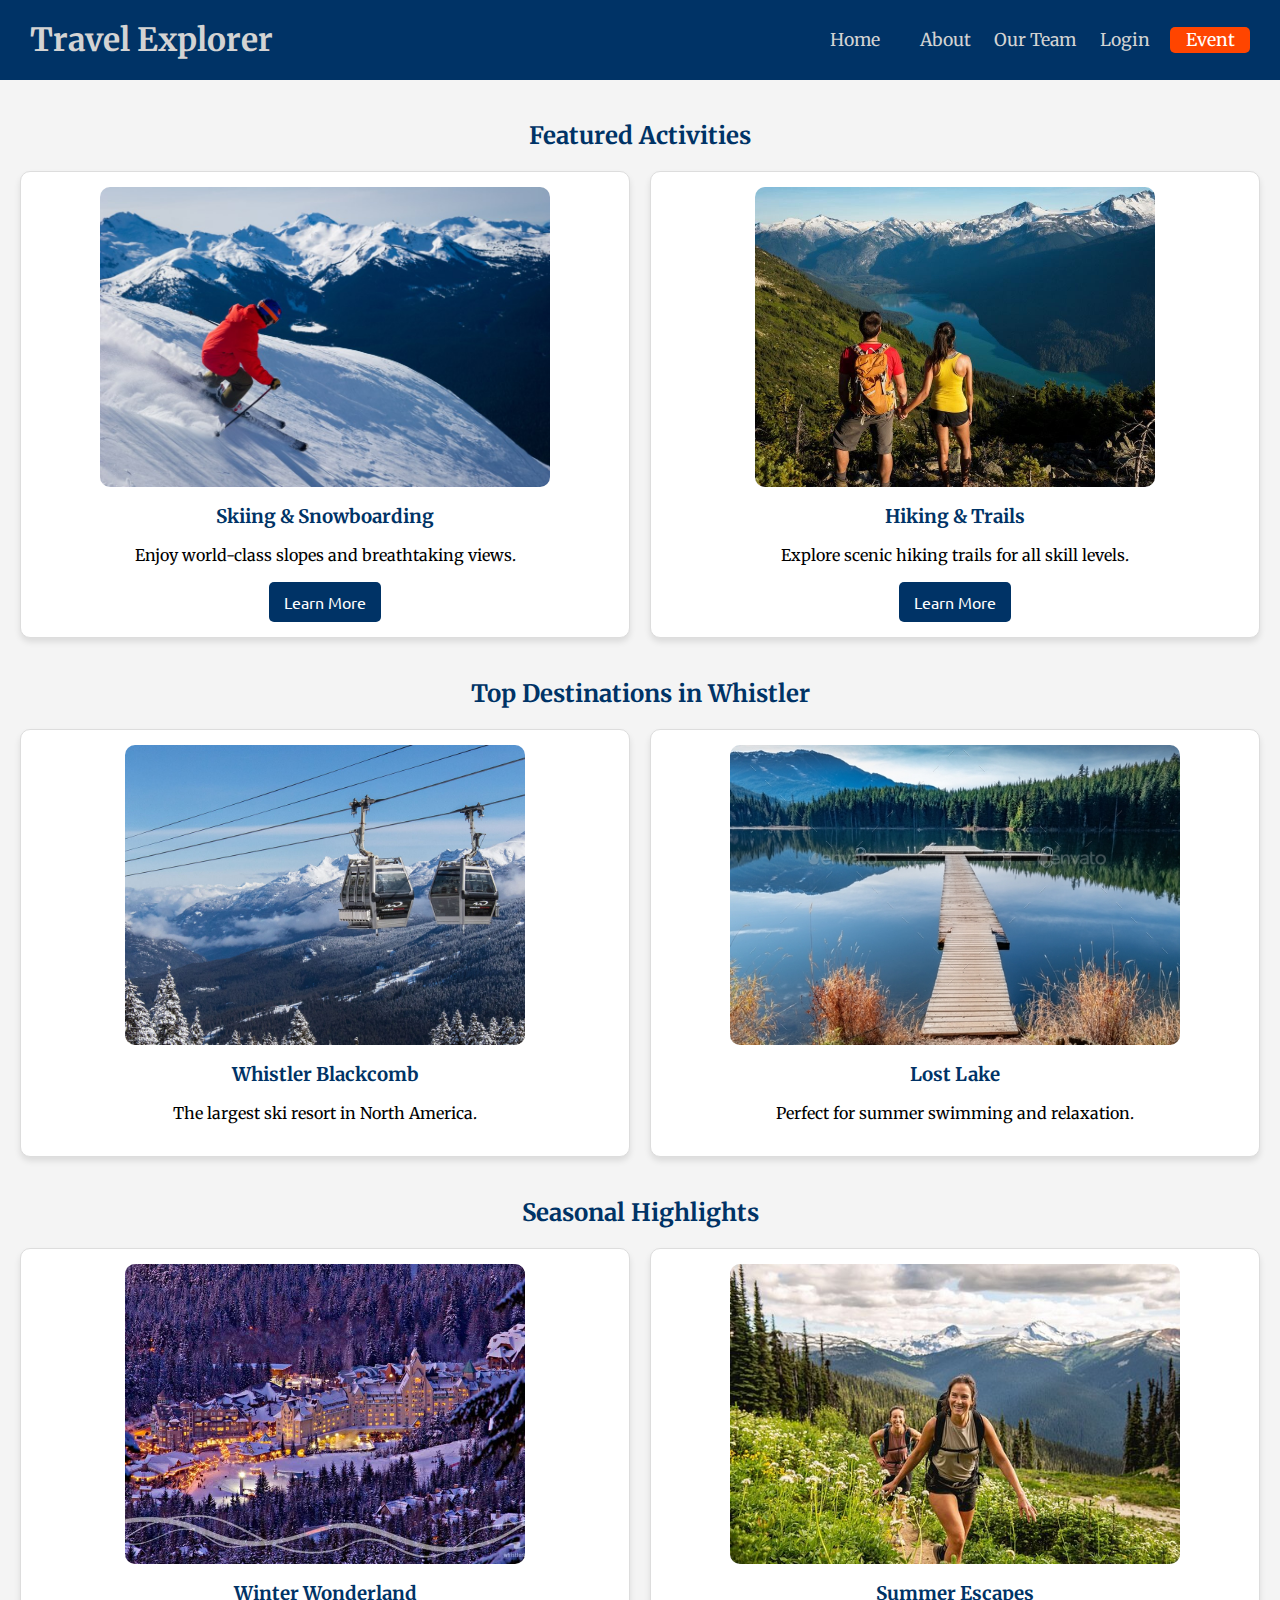
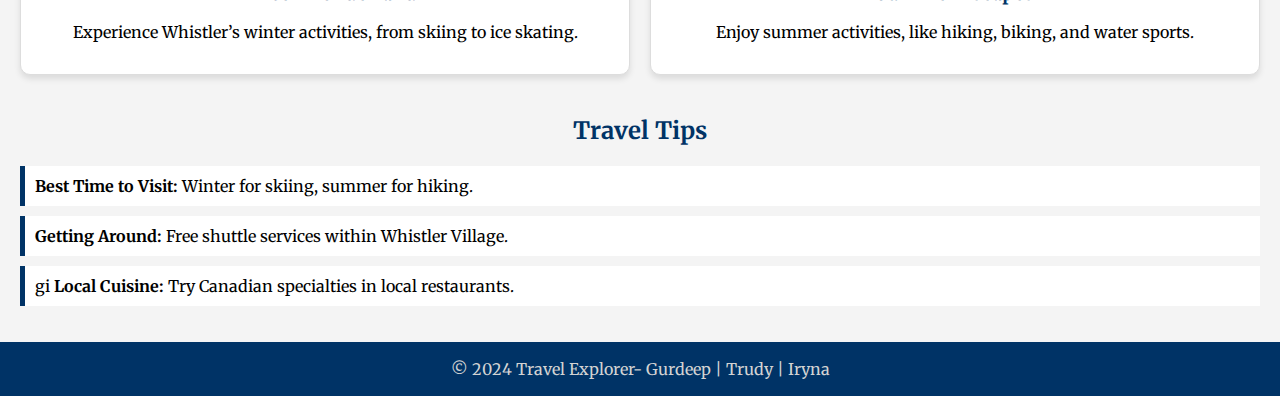
==== commit 22dad86a: "revert chnages" ====
--- a/about.html
+++ b/about.html
@@ -114,7 +114,7 @@
               <strong>Getting Around:</strong> Free shuttle services within
               Whistler Village.
             </li>
-            <li>
+            <li>gi
               <strong>Local Cuisine:</strong> Try Canadian specialties in local
               restaurants.
             </li>
